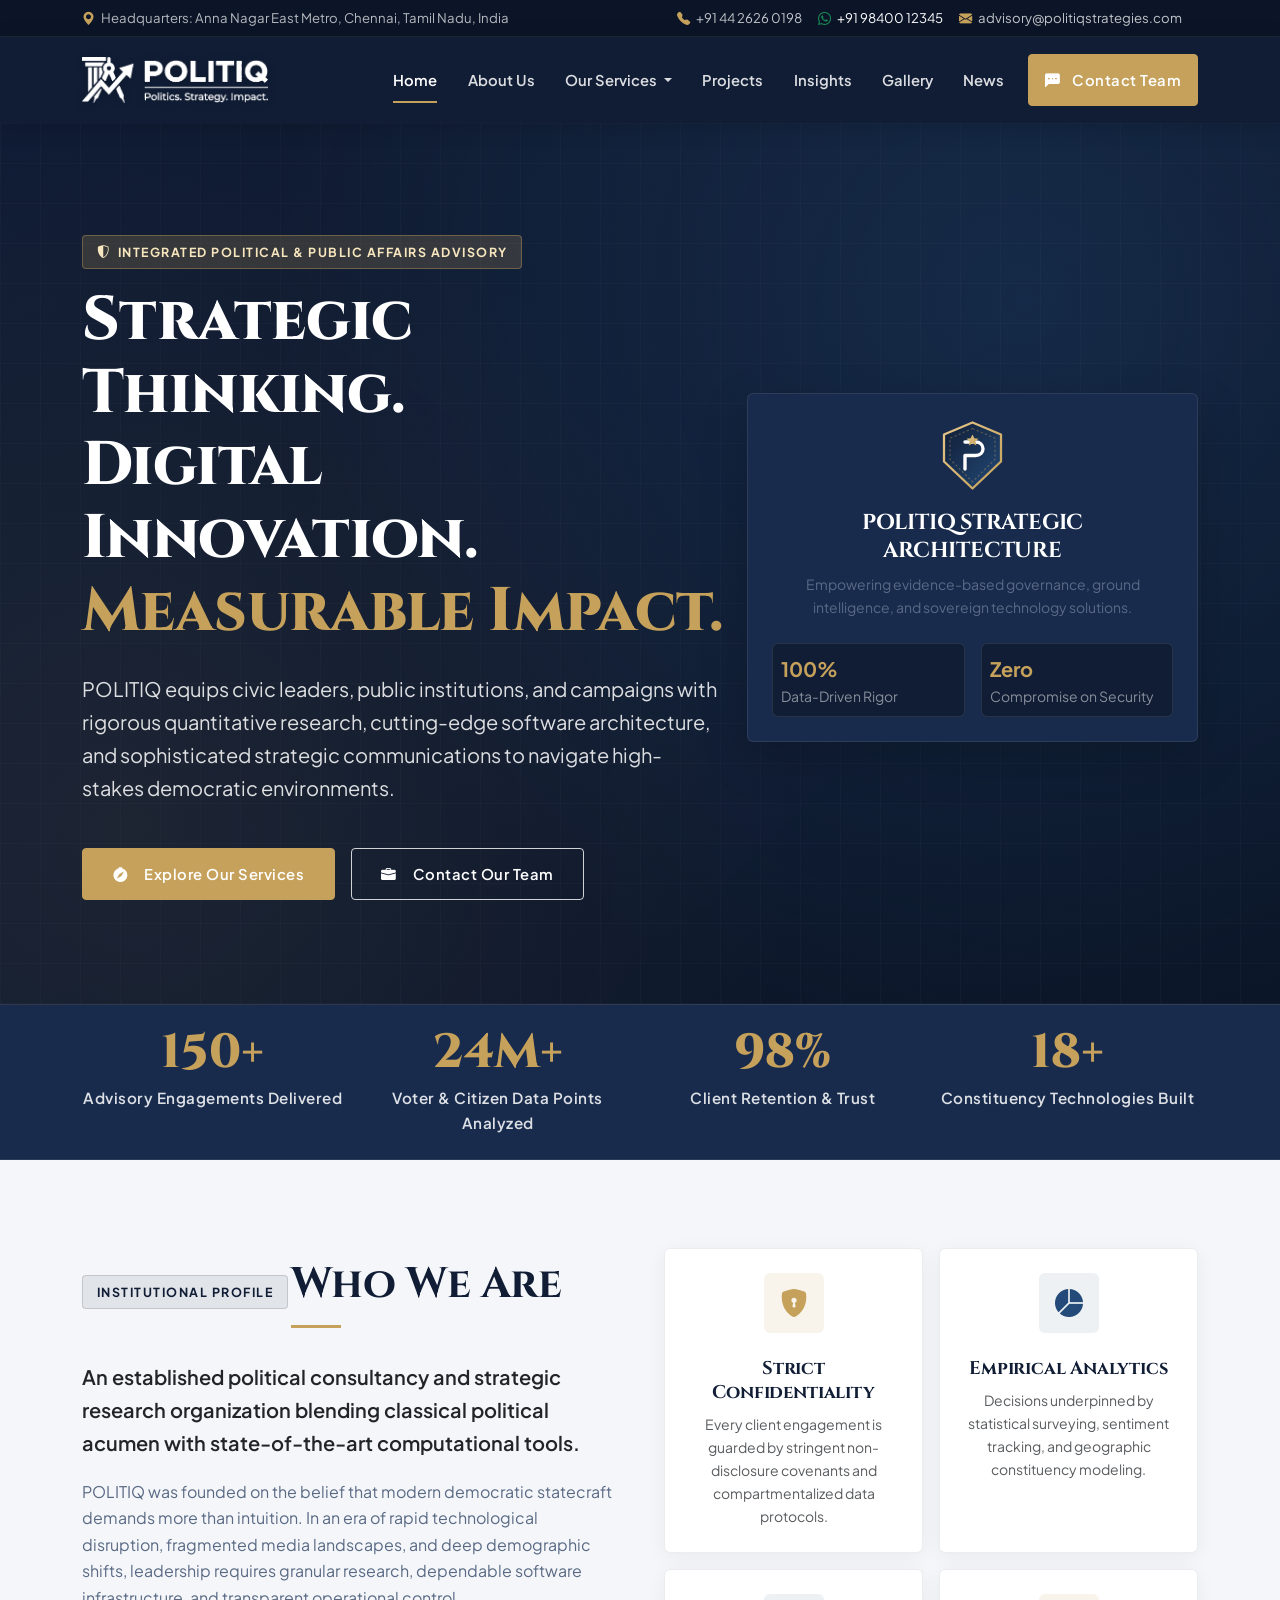
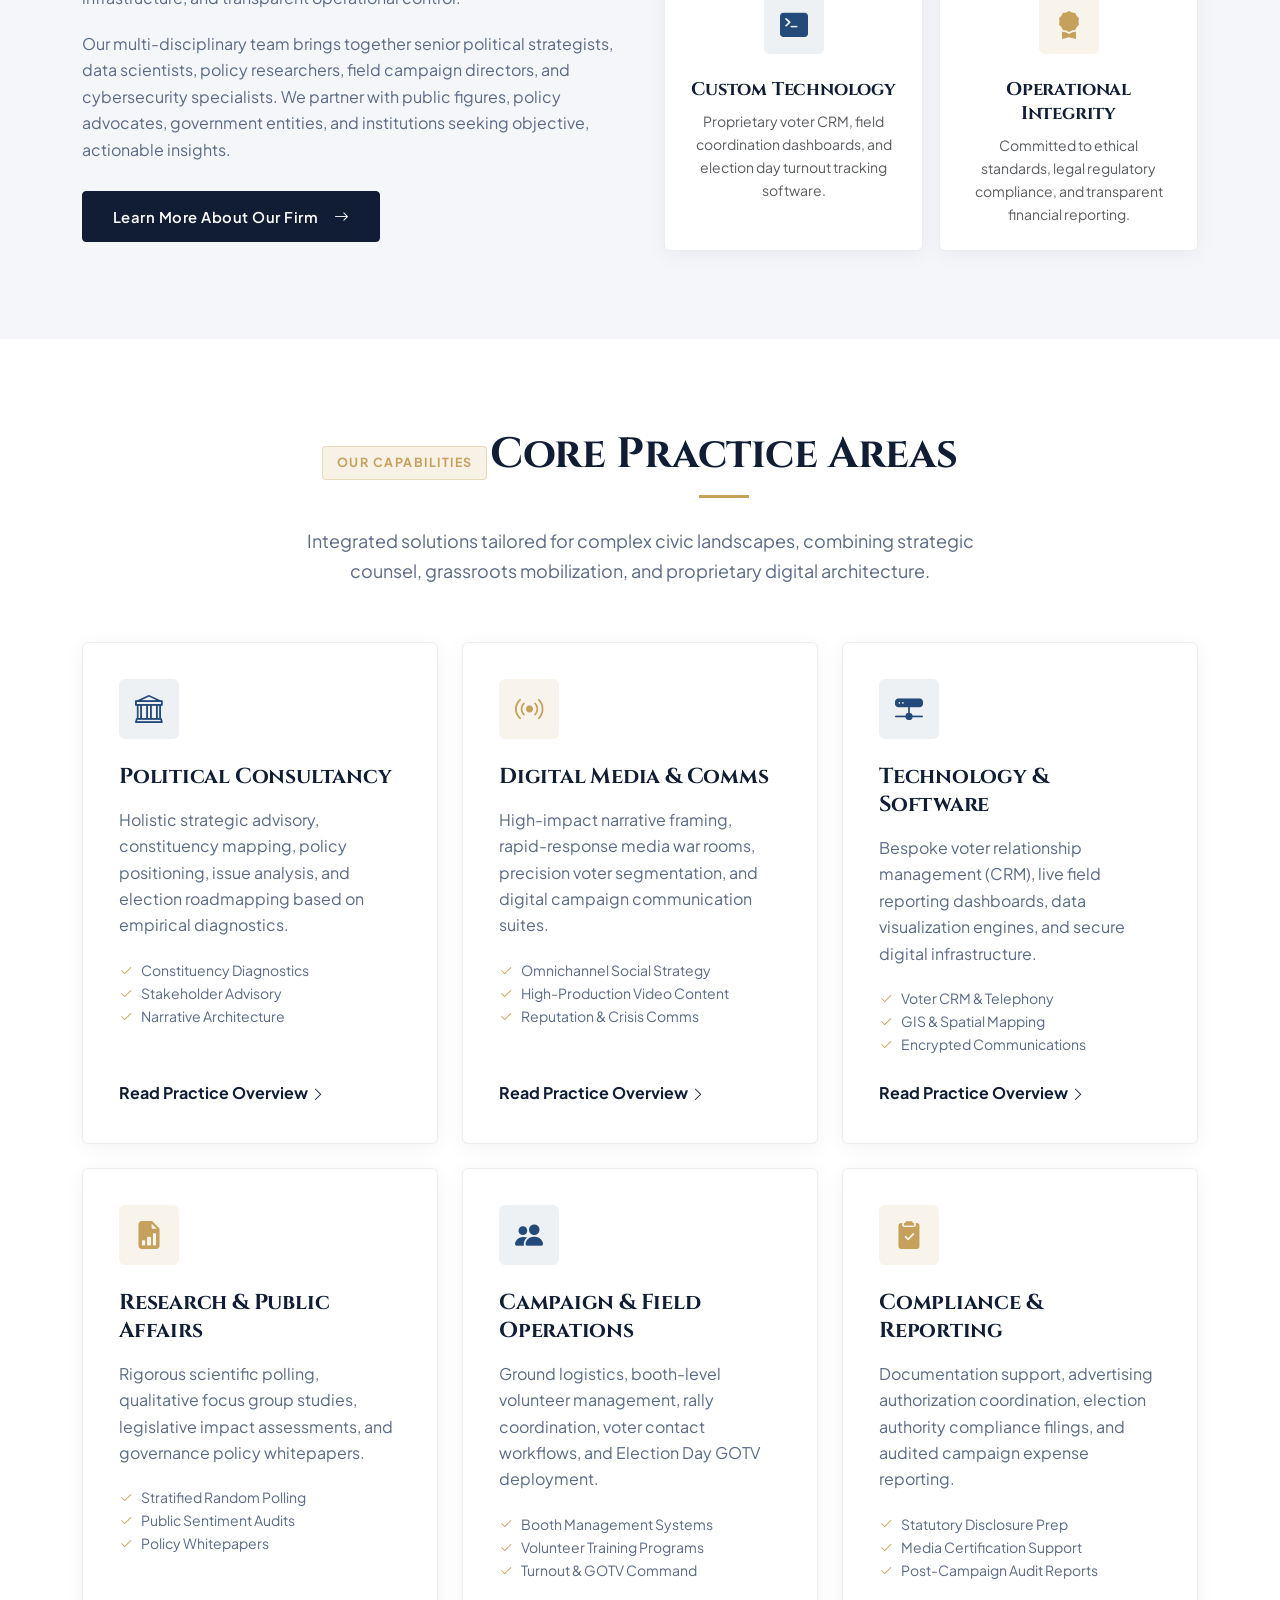
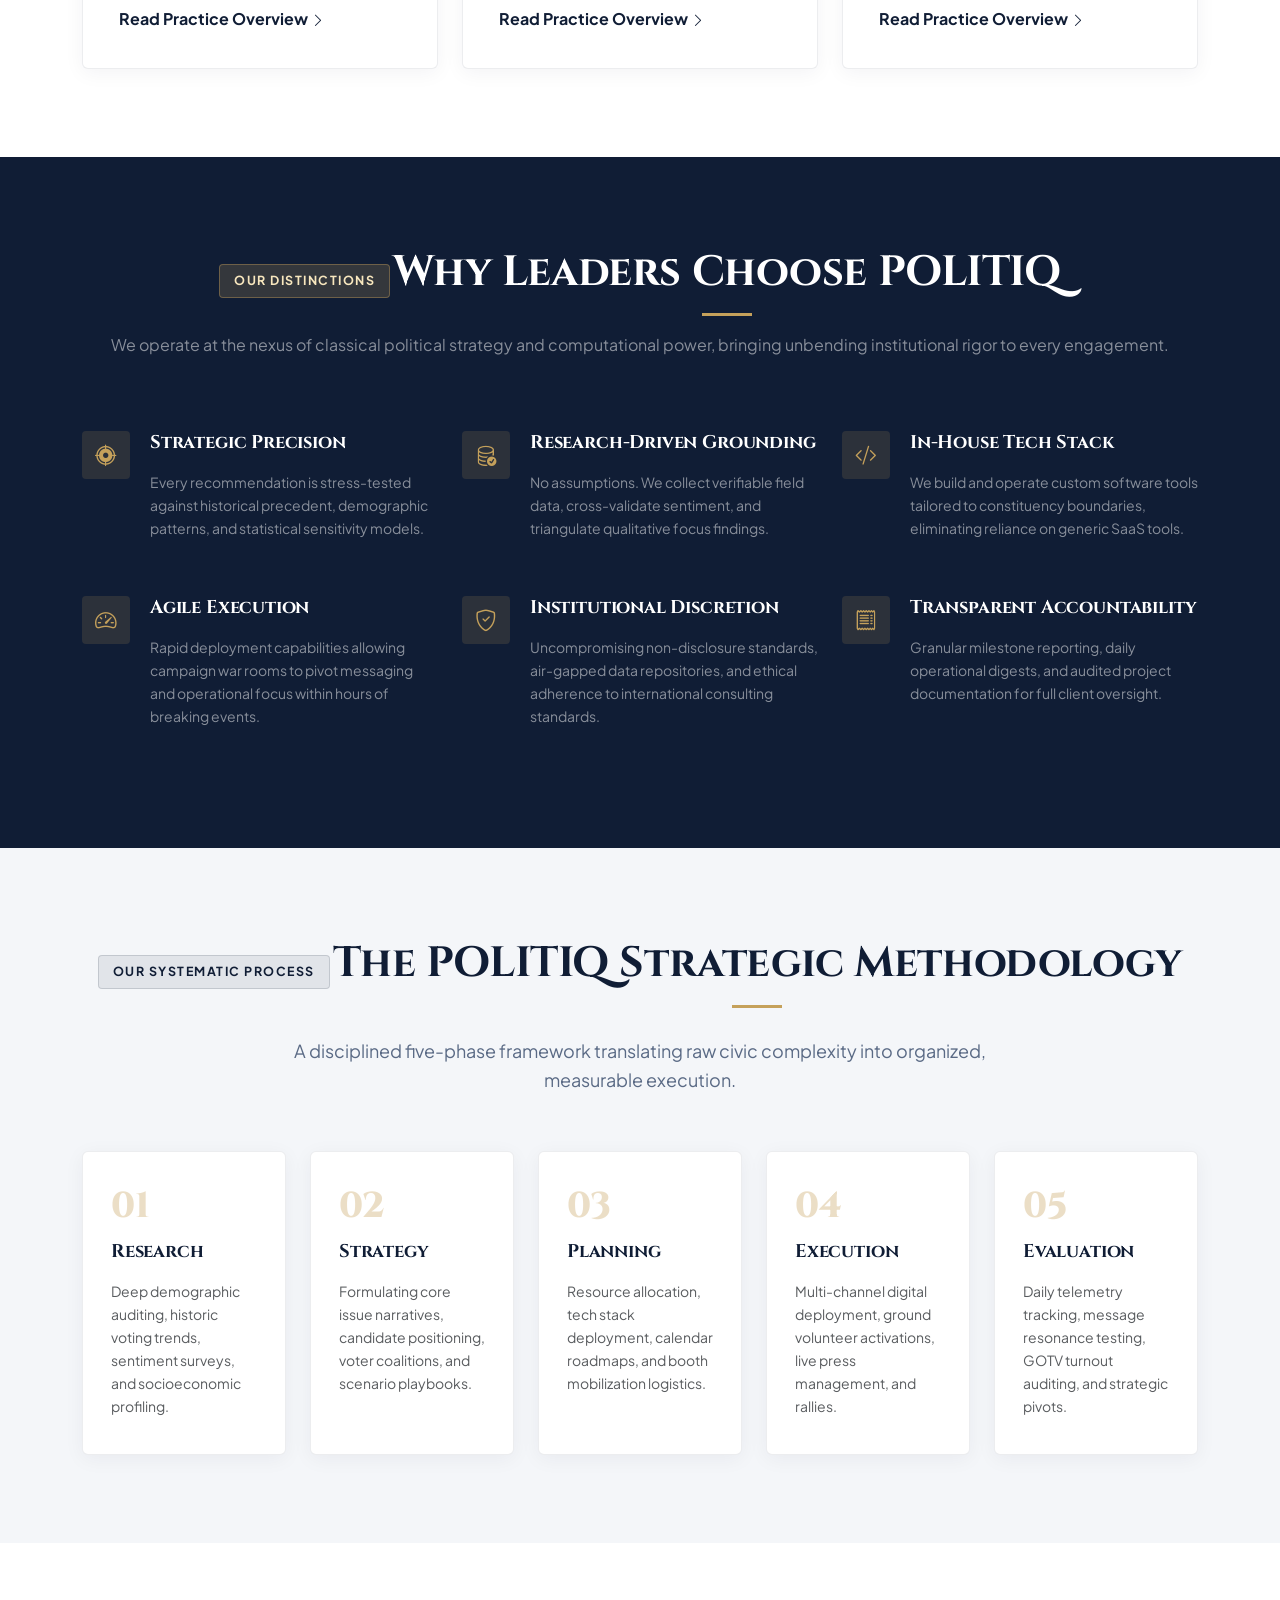
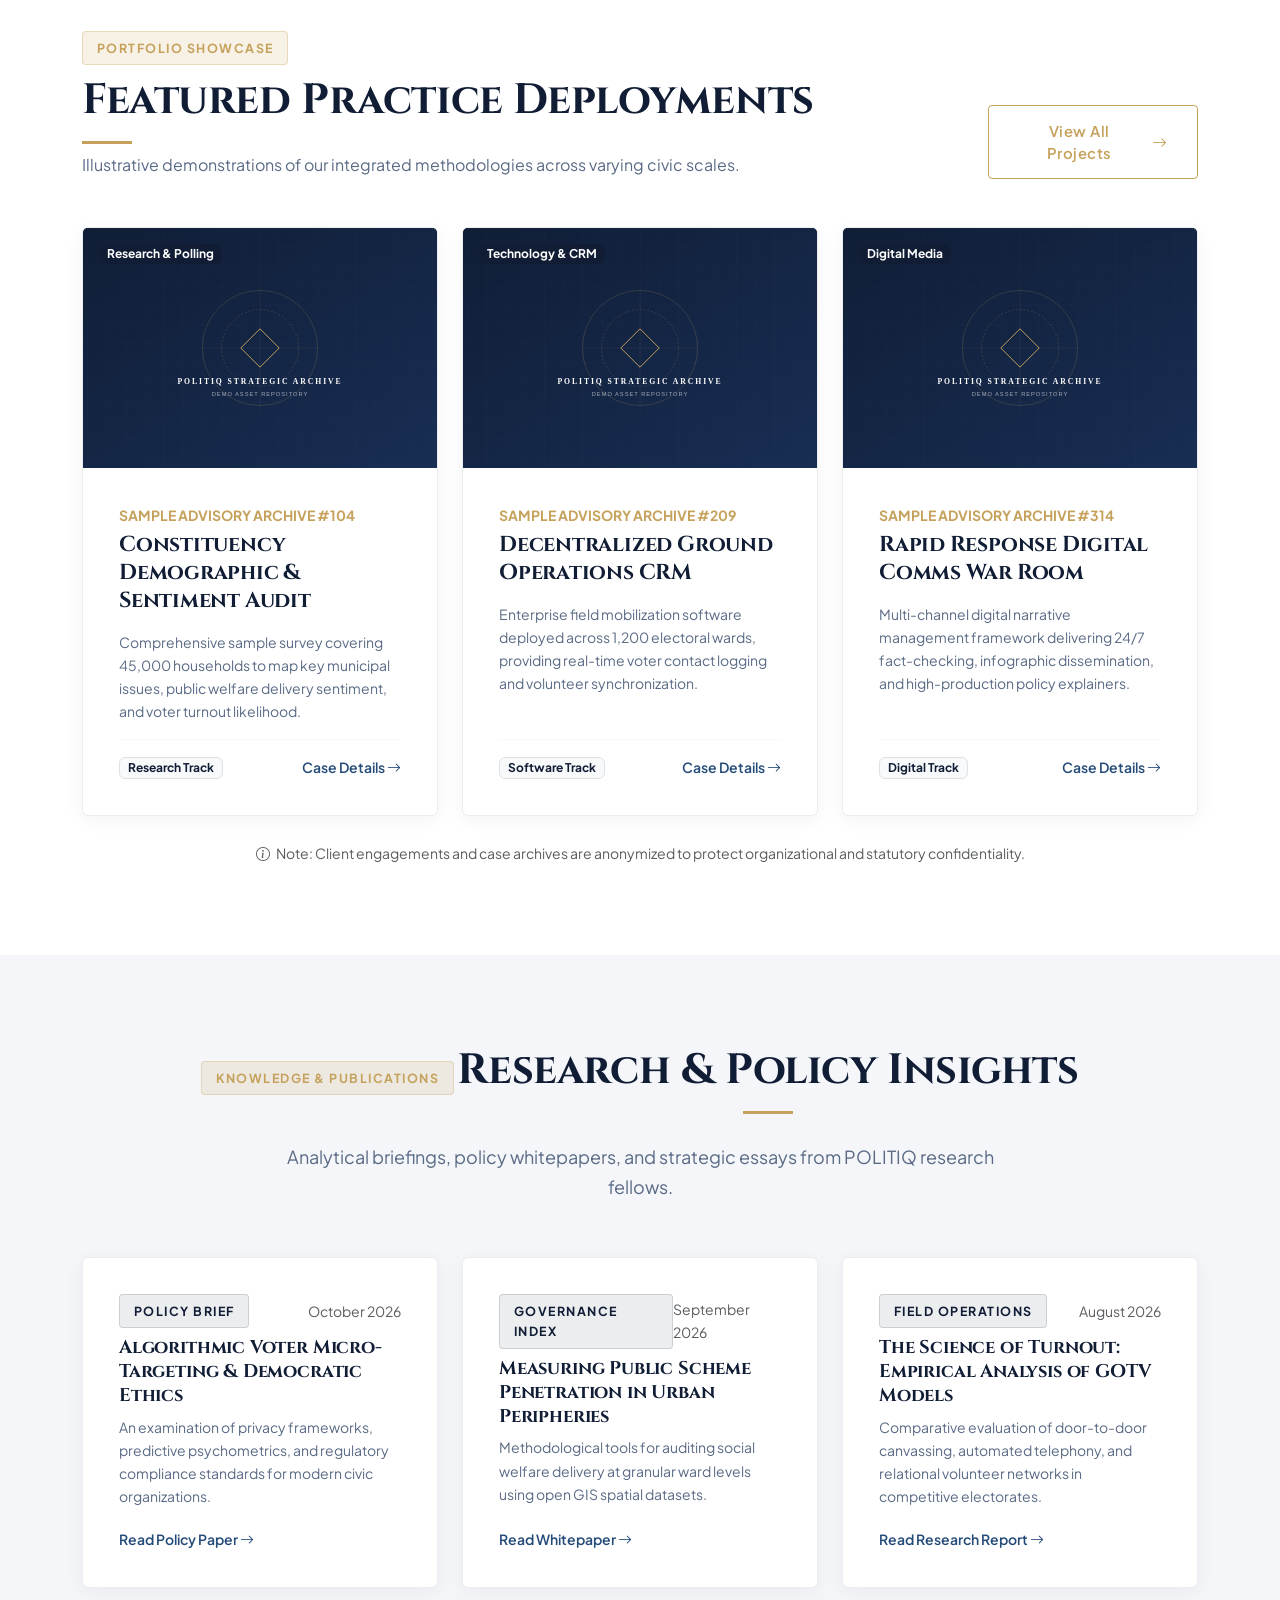
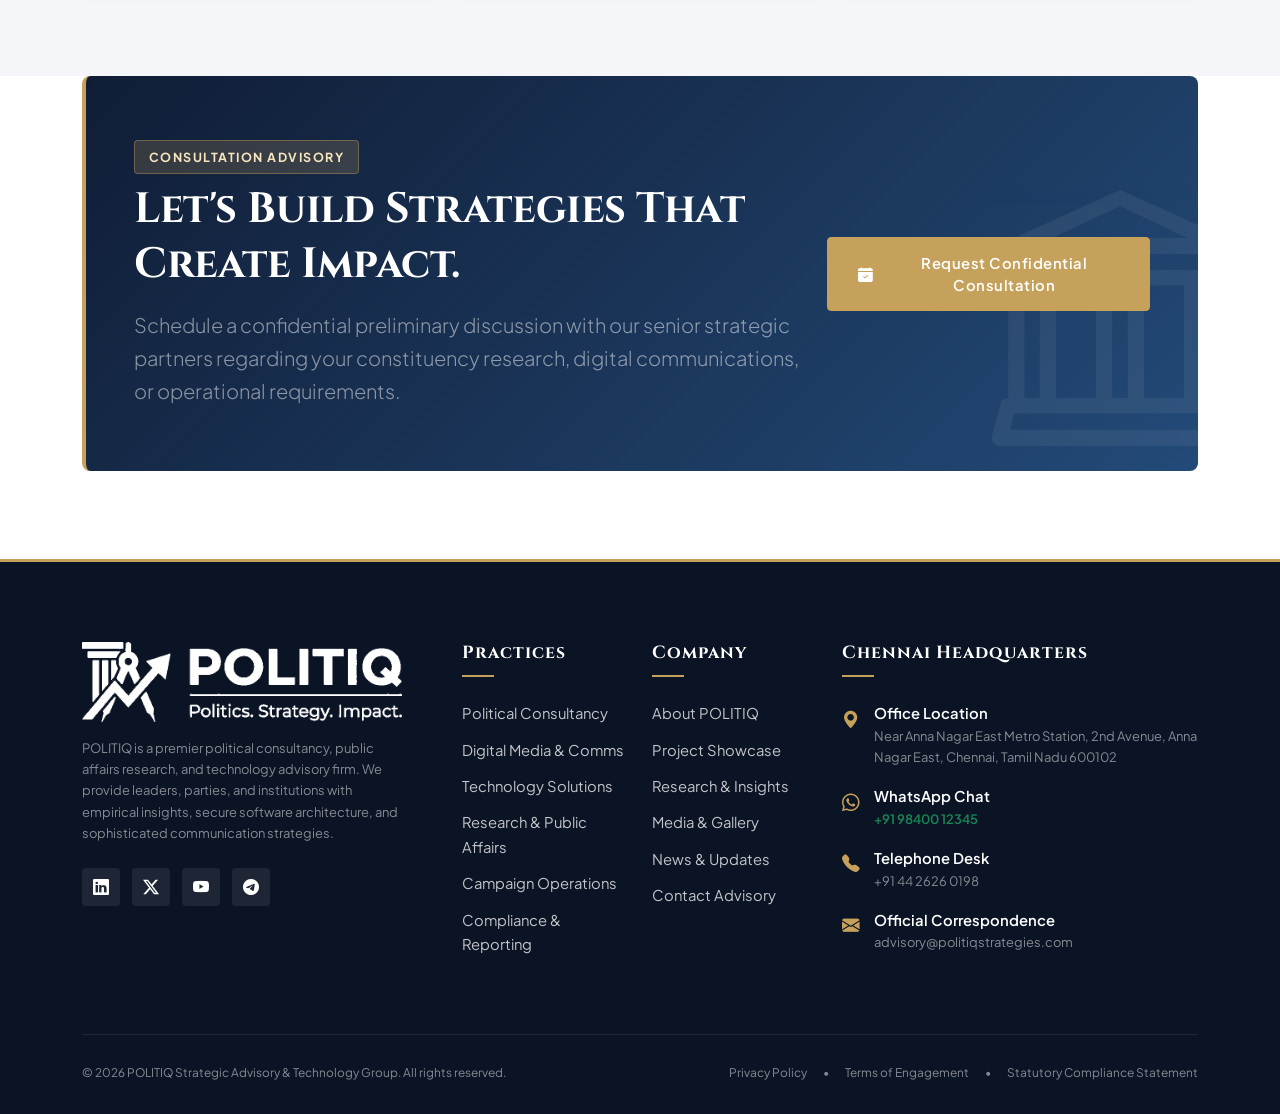
==== index.html @ f2cd64bd "Add POLITIQ website Co-authored-by: Copilot <223556219+Copilot@users.noreply.github.com>" ====
<!DOCTYPE html>
<html lang="en">
<head>
  <meta charset="UTF-8">
  <meta name="viewport" content="width=device-width, initial-scale=1.0">
  <title>POLITIQ | Politics. Strategy. Impact. — Strategic Advisory & Technology Group</title>
  <meta name="description" content="POLITIQ is a premier political consultancy, public affairs research, and technology solutions organization based at Anna Nagar East Metro, Chennai.">
  <meta name="keywords" content="political consultancy, election strategy, public affairs, digital campaign, political research, governance advisory, technology solutions">
  <meta property="og:title" content="POLITIQ - Strategic Advisory & Technology Group">
  <meta property="og:description" content="Strategic Thinking. Digital Innovation. Measurable Impact. Enterprise-grade political consultancy and technology systems.">
  <meta property="og:type" content="website">
  <link rel="icon" type="image/svg+xml" href="favicon.svg">
  <link rel="alternate icon" href="favicon.ico">

  <!-- Google Fonts -->
  <link rel="preconnect" href="https://fonts.googleapis.com">
  <link rel="preconnect" href="https://fonts.gstatic.com" crossorigin>
  <link href="https://fonts.googleapis.com/css2?family=Cinzel:wght@500;600;700;800&family=Plus+Jakarta+Sans:wght@300;400;500;600;700;800&display=swap" rel="stylesheet">

  <!-- Bootstrap 5 CSS -->
  <link href="https://cdn.jsdelivr.net/npm/bootstrap@5.3.2/dist/css/bootstrap.min.css" rel="stylesheet">
  <!-- Bootstrap Icons -->
  <link rel="stylesheet" href="https://cdn.jsdelivr.net/npm/bootstrap-icons@1.11.2/font/bootstrap-icons.min.css">
  <!-- Custom CSS -->
  <link rel="stylesheet" href="assets/css/style.css">
</head>
<body>

  <!-- Topbar -->
  <header class="header-topbar d-none d-lg-block">
    <div class="container">
      <div class="d-flex justify-content-between align-items-center">
        <div class="topbar-left">
          <span><i class="bi bi-geo-alt-fill text-gold me-1"></i> Headquarters: Anna Nagar East Metro, Chennai, Tamil Nadu, India</span>
        </div>
        <div class="topbar-right d-flex align-items-center">
          <a href="tel:+914426260198" class="me-3"><i class="bi bi-telephone-fill text-gold me-1"></i> +91 44 2626 0198</a>
          <a href="https://wa.me/919840012345?text=Hello%20POLITIQ%20Advisory" target="_blank" rel="noopener" class="me-3 text-white"><i class="bi bi-whatsapp text-success me-1"></i> +91 98400 12345</a>
          <a href="mailto:advisory@politiqstrategies.com" class="me-3"><i class="bi bi-envelope-fill text-gold me-1"></i> advisory@politiqstrategies.com</a>
        </div>
      </div>
    </div>
  </header>

  <!-- Main Navigation -->
  <nav class="navbar navbar-expand-xl main-navbar" aria-label="Main Navigation">
    <div class="container">
      <a class="navbar-brand py-1" href="index.html">
        <img src="assets/images/logo-nav-white.png" alt="POLITIQ - Politics. Strategy. Impact.">
      </a>
      <button class="navbar-toggler" type="button" data-bs-toggle="collapse" data-bs-target="#politiqNav" aria-controls="politiqNav" aria-expanded="false" aria-label="Toggle navigation">
        <span class="navbar-toggler-icon"></span>
      </button>

      <div class="collapse navbar-collapse" id="politiqNav">
        <ul class="navbar-nav ms-auto mb-2 mb-xl-0 align-items-xl-center">
          <li class="nav-item">
            <a class="nav-link active" href="index.html">Home</a>
          </li>
          <li class="nav-item">
            <a class="nav-link" href="about.html">About Us</a>
          </li>
          <li class="nav-item dropdown">
            <a class="nav-link dropdown-toggle" href="services.html" id="servicesDropdown" role="button" data-bs-toggle="dropdown" aria-expanded="false">
              Our Services
            </a>
            <ul class="dropdown-menu" aria-labelledby="servicesDropdown">
              <li><a class="dropdown-item" href="services.html"><i class="bi bi-grid-fill"></i> All Practice Areas</a></li>
              <li><hr class="dropdown-divider border-secondary opacity-25"></li>
              <li><a class="dropdown-item" href="political-consultancy.html"><i class="bi bi-bank2"></i> Political Consultancy</a></li>
              <li><a class="dropdown-item" href="digital-media.html"><i class="bi bi-megaphone-fill"></i> Digital Media & Comms</a></li>
              <li><a class="dropdown-item" href="technology.html"><i class="bi bi-cpu-fill"></i> Technology & Software</a></li>
              <li><a class="dropdown-item" href="research.html"><i class="bi bi-graph-up-arrow"></i> Research & Public Affairs</a></li>
              <li><a class="dropdown-item" href="campaign-operations.html"><i class="bi bi-diagram-3-fill"></i> Campaign & Field Operations</a></li>
            </ul>
          </li>
          <li class="nav-item">
            <a class="nav-link" href="projects.html">Projects</a>
          </li>
          <li class="nav-item">
            <a class="nav-link" href="insights.html">Insights</a>
          </li>
          <li class="nav-item">
            <a class="nav-link" href="gallery.html">Gallery</a>
          </li>
          <li class="nav-item">
            <a class="nav-link" href="news.html">News</a>
          </li>
          <li class="nav-item ms-xl-2">
            <a class="btn btn-gold btn-sm px-3" href="contact.html">
              <i class="bi bi-chat-left-dots-fill me-1"></i> Contact Team
            </a>
          </li>
        </ul>
      </div>
    </div>
  </nav>

  <!-- Hero Section -->
  <section class="hero-section">
    <div class="hero-overlay-grid"></div>
    <div class="container position-relative z-1">
      <div class="row align-items-center min-vh-60">
        <div class="col-lg-8 col-xl-7">
          <div class="badge-gold-dark mb-3">
            <i class="bi bi-shield-shaded me-1"></i> Integrated Political & Public Affairs Advisory
          </div>
          <h1 class="hero-title">
            Strategic Thinking.<br>
            Digital Innovation.<br>
            <span class="text-gold">Measurable Impact.</span>
          </h1>
          <p class="hero-lead">
            POLITIQ equips civic leaders, public institutions, and campaigns with rigorous quantitative research, cutting-edge software architecture, and sophisticated strategic communications to navigate high-stakes democratic environments.
          </p>
          <div class="d-flex flex-wrap gap-3 pt-2">
            <a href="services.html" class="btn btn-gold">
              <i class="bi bi-compass-fill me-2"></i> Explore Our Services
            </a>
            <a href="contact.html" class="btn btn-outline-white">
              <i class="bi bi-briefcase-fill me-2"></i> Contact Our Team
            </a>
          </div>
        </div>
        <div class="col-lg-4 col-xl-5 mt-5 mt-lg-0 text-center">
          <div class="stat-box p-4 bg-navy-alt border border-secondary border-opacity-25 shadow-lg">
            <div class="d-flex align-items-center justify-content-center mb-3">
              <img src="assets/images/logo-crest.svg" alt="POLITIQ Seal" style="width: 75px; height: 75px;">
            </div>
            <h4 class="text-white mb-2 font-heading">POLITIQ STRATEGIC ARCHITECTURE</h4>
            <p class="text-muted-custom small mb-4">Empowering evidence-based governance, ground intelligence, and sovereign technology solutions.</p>
            <div class="row g-3 text-start">
              <div class="col-6">
                <div class="p-2 border border-secondary border-opacity-25 rounded bg-navy">
                  <div class="fw-bold text-gold fs-5">100%</div>
                  <div class="small text-white-50">Data-Driven Rigor</div>
                </div>
              </div>
              <div class="col-6">
                <div class="p-2 border border-secondary border-opacity-25 rounded bg-navy">
                  <div class="fw-bold text-gold fs-5">Zero</div>
                  <div class="small text-white-50">Compromise on Security</div>
                </div>
              </div>
            </div>
          </div>
        </div>
      </div>
    </div>
  </section>

  <!-- Key Metrics Bar -->
  <section class="py-4 bg-navy-alt border-bottom border-secondary border-opacity-25">
    <div class="container">
      <div class="row g-4 text-center">
        <div class="col-6 col-md-3">
          <div class="stat-number" data-target="150" data-suffix="+">150+</div>
          <p class="stat-label">Advisory Engagements Delivered</p>
        </div>
        <div class="col-6 col-md-3">
          <div class="stat-number" data-target="24" data-suffix="M+">24M+</div>
          <p class="stat-label">Voter & Citizen Data Points Analyzed</p>
        </div>
        <div class="col-6 col-md-3">
          <div class="stat-number" data-target="98" data-suffix="%">98%</div>
          <p class="stat-label">Client Retention & Trust</p>
        </div>
        <div class="col-6 col-md-3">
          <div class="stat-number" data-target="18" data-suffix="+">18+</div>
          <p class="stat-label">Constituency Technologies Built</p>
        </div>
      </div>
    </div>
  </section>

  <!-- Introduction / Who We Are -->
  <section class="section-padding bg-surface">
    <div class="container">
      <div class="row align-items-center g-5">
        <div class="col-lg-6">
          <span class="badge-navy mb-2">Institutional Profile</span>
          <h2 class="section-title text-navy">Who We Are</h2>
          <p class="lead text-dark fw-semibold mt-3">
            An established political consultancy and strategic research organization blending classical political acumen with state-of-the-art computational tools.
          </p>
          <p class="text-muted-custom">
            POLITIQ was founded on the belief that modern democratic statecraft demands more than intuition. In an era of rapid technological disruption, fragmented media landscapes, and deep demographic shifts, leadership requires granular research, dependable software infrastructure, and transparent operational control.
          </p>
          <p class="text-muted-custom">
            Our multi-disciplinary team brings together senior political strategists, data scientists, policy researchers, field campaign directors, and cybersecurity specialists. We partner with public figures, policy advocates, government entities, and institutions seeking objective, actionable insights.
          </p>
          <div class="d-flex gap-3 pt-2">
            <a href="about.html" class="btn btn-navy">
              Learn More About Our Firm <i class="bi bi-arrow-right ms-2"></i>
            </a>
          </div>
        </div>
        <div class="col-lg-6">
          <div class="row g-3">
            <div class="col-sm-6">
              <div class="custom-card p-4 text-center">
                <div class="card-icon-box gold mx-auto">
                  <i class="bi bi-shield-lock-fill"></i>
                </div>
                <h5 class="mb-2">Strict Confidentiality</h5>
                <p class="small text-muted mb-0">Every client engagement is guarded by stringent non-disclosure covenants and compartmentalized data protocols.</p>
              </div>
            </div>
            <div class="col-sm-6">
              <div class="custom-card p-4 text-center">
                <div class="card-icon-box mx-auto">
                  <i class="bi bi-pie-chart-fill"></i>
                </div>
                <h5 class="mb-2">Empirical Analytics</h5>
                <p class="small text-muted mb-0">Decisions underpinned by statistical surveying, sentiment tracking, and geographic constituency modeling.</p>
              </div>
            </div>
            <div class="col-sm-6">
              <div class="custom-card p-4 text-center">
                <div class="card-icon-box mx-auto">
                  <i class="bi bi-terminal-fill"></i>
                </div>
                <h5 class="mb-2">Custom Technology</h5>
                <p class="small text-muted mb-0">Proprietary voter CRM, field coordination dashboards, and election day turnout tracking software.</p>
              </div>
            </div>
            <div class="col-sm-6">
              <div class="custom-card p-4 text-center">
                <div class="card-icon-box gold mx-auto">
                  <i class="bi bi-award-fill"></i>
                </div>
                <h5 class="mb-2">Operational Integrity</h5>
                <p class="small text-muted mb-0">Committed to ethical standards, legal regulatory compliance, and transparent financial reporting.</p>
              </div>
            </div>
          </div>
        </div>
      </div>
    </div>
  </section>

  <!-- Core Practice Areas -->
  <section class="section-padding bg-white">
    <div class="container">
      <div class="section-header text-center">
        <span class="badge-gold mb-2">Our Capabilities</span>
        <h2 class="section-title">Core Practice Areas</h2>
        <p class="section-desc">
          Integrated solutions tailored for complex civic landscapes, combining strategic counsel, grassroots mobilization, and proprietary digital architecture.
        </p>
      </div>

      <div class="row g-4">
        <!-- Practice 1 -->
        <div class="col-md-6 col-lg-4">
          <div class="custom-card">
            <div class="card-body-custom">
              <div class="card-icon-box">
                <i class="bi bi-bank"></i>
              </div>
              <h4>Political Consultancy</h4>
              <p class="text-muted-custom">
                Holistic strategic advisory, constituency mapping, policy positioning, issue analysis, and election roadmapping based on empirical diagnostics.
              </p>
              <ul class="list-unstyled text-muted-custom small mb-4">
                <li><i class="bi bi-check2 text-gold me-2"></i>Constituency Diagnostics</li>
                <li><i class="bi bi-check2 text-gold me-2"></i>Stakeholder Advisory</li>
                <li><i class="bi bi-check2 text-gold me-2"></i>Narrative Architecture</li>
              </ul>
              <a href="political-consultancy.html" class="fw-bold text-navy mt-auto">
                Read Practice Overview <i class="bi bi-chevron-right small"></i>
              </a>
            </div>
          </div>
        </div>

        <!-- Practice 2 -->
        <div class="col-md-6 col-lg-4">
          <div class="custom-card">
            <div class="card-body-custom">
              <div class="card-icon-box gold">
                <i class="bi bi-broadcast"></i>
              </div>
              <h4>Digital Media & Comms</h4>
              <p class="text-muted-custom">
                High-impact narrative framing, rapid-response media war rooms, precision voter segmentation, and digital campaign communication suites.
              </p>
              <ul class="list-unstyled text-muted-custom small mb-4">
                <li><i class="bi bi-check2 text-gold me-2"></i>Omnichannel Social Strategy</li>
                <li><i class="bi bi-check2 text-gold me-2"></i>High-Production Video Content</li>
                <li><i class="bi bi-check2 text-gold me-2"></i>Reputation & Crisis Comms</li>
              </ul>
              <a href="digital-media.html" class="fw-bold text-navy mt-auto">
                Read Practice Overview <i class="bi bi-chevron-right small"></i>
              </a>
            </div>
          </div>
        </div>

        <!-- Practice 3 -->
        <div class="col-md-6 col-lg-4">
          <div class="custom-card">
            <div class="card-body-custom">
              <div class="card-icon-box">
                <i class="bi bi-hdd-network-fill"></i>
              </div>
              <h4>Technology & Software</h4>
              <p class="text-muted-custom">
                Bespoke voter relationship management (CRM), live field reporting dashboards, data visualization engines, and secure digital infrastructure.
              </p>
              <ul class="list-unstyled text-muted-custom small mb-4">
                <li><i class="bi bi-check2 text-gold me-2"></i>Voter CRM & Telephony</li>
                <li><i class="bi bi-check2 text-gold me-2"></i>GIS & Spatial Mapping</li>
                <li><i class="bi bi-check2 text-gold me-2"></i>Encrypted Communications</li>
              </ul>
              <a href="technology.html" class="fw-bold text-navy mt-auto">
                Read Practice Overview <i class="bi bi-chevron-right small"></i>
              </a>
            </div>
          </div>
        </div>

        <!-- Practice 4 -->
        <div class="col-md-6 col-lg-4">
          <div class="custom-card">
            <div class="card-body-custom">
              <div class="card-icon-box gold">
                <i class="bi bi-file-earmark-bar-graph-fill"></i>
              </div>
              <h4>Research & Public Affairs</h4>
              <p class="text-muted-custom">
                Rigorous scientific polling, qualitative focus group studies, legislative impact assessments, and governance policy whitepapers.
              </p>
              <ul class="list-unstyled text-muted-custom small mb-4">
                <li><i class="bi bi-check2 text-gold me-2"></i>Stratified Random Polling</li>
                <li><i class="bi bi-check2 text-gold me-2"></i>Public Sentiment Audits</li>
                <li><i class="bi bi-check2 text-gold me-2"></i>Policy Whitepapers</li>
              </ul>
              <a href="research.html" class="fw-bold text-navy mt-auto">
                Read Practice Overview <i class="bi bi-chevron-right small"></i>
              </a>
            </div>
          </div>
        </div>

        <!-- Practice 5 -->
        <div class="col-md-6 col-lg-4">
          <div class="custom-card">
            <div class="card-body-custom">
              <div class="card-icon-box">
                <i class="bi bi-people-fill"></i>
              </div>
              <h4>Campaign & Field Operations</h4>
              <p class="text-muted-custom">
                Ground logistics, booth-level volunteer management, rally coordination, voter contact workflows, and Election Day GOTV deployment.
              </p>
              <ul class="list-unstyled text-muted-custom small mb-4">
                <li><i class="bi bi-check2 text-gold me-2"></i>Booth Management Systems</li>
                <li><i class="bi bi-check2 text-gold me-2"></i>Volunteer Training Programs</li>
                <li><i class="bi bi-check2 text-gold me-2"></i>Turnout & GOTV Command</li>
              </ul>
              <a href="campaign-operations.html" class="fw-bold text-navy mt-auto">
                Read Practice Overview <i class="bi bi-chevron-right small"></i>
              </a>
            </div>
          </div>
        </div>

        <!-- Practice 6 -->
        <div class="col-md-6 col-lg-4">
          <div class="custom-card">
            <div class="card-body-custom">
              <div class="card-icon-box gold">
                <i class="bi bi-clipboard2-check-fill"></i>
              </div>
              <h4>Compliance & Reporting</h4>
              <p class="text-muted-custom">
                Documentation support, advertising authorization coordination, election authority compliance filings, and audited campaign expense reporting.
              </p>
              <ul class="list-unstyled text-muted-custom small mb-4">
                <li><i class="bi bi-check2 text-gold me-2"></i>Statutory Disclosure Prep</li>
                <li><i class="bi bi-check2 text-gold me-2"></i>Media Certification Support</li>
                <li><i class="bi bi-check2 text-gold me-2"></i>Post-Campaign Audit Reports</li>
              </ul>
              <a href="services.html" class="fw-bold text-navy mt-auto">
                Read Practice Overview <i class="bi bi-chevron-right small"></i>
              </a>
            </div>
          </div>
        </div>
      </div>
    </div>
  </section>

  <!-- Why Choose Us -->
  <section class="section-padding bg-navy text-white">
    <div class="container">
      <div class="section-header text-center">
        <span class="badge-gold-dark mb-2">Our Distinctions</span>
        <h2 class="section-title text-white">Why Leaders Choose POLITIQ</h2>
        <p class="text-white-50 max-w-700 mx-auto">
          We operate at the nexus of classical political strategy and computational power, bringing unbending institutional rigor to every engagement.
        </p>
      </div>

      <div class="row g-4 pt-3">
        <div class="col-md-4">
          <div class="feature-box">
            <div class="feature-box-icon">
              <i class="bi bi-crosshair2"></i>
            </div>
            <div>
              <h5 class="text-white">Strategic Precision</h5>
              <p class="text-white-50 small mb-0">Every recommendation is stress-tested against historical precedent, demographic patterns, and statistical sensitivity models.</p>
            </div>
          </div>
        </div>
        <div class="col-md-4">
          <div class="feature-box">
            <div class="feature-box-icon">
              <i class="bi bi-database-check"></i>
            </div>
            <div>
              <h5 class="text-white">Research-Driven Grounding</h5>
              <p class="text-white-50 small mb-0">No assumptions. We collect verifiable field data, cross-validate sentiment, and triangulate qualitative focus findings.</p>
            </div>
          </div>
        </div>
        <div class="col-md-4">
          <div class="feature-box">
            <div class="feature-box-icon">
              <i class="bi bi-code-slash"></i>
            </div>
            <div>
              <h5 class="text-white">In-House Tech Stack</h5>
              <p class="text-white-50 small mb-0">We build and operate custom software tools tailored to constituency boundaries, eliminating reliance on generic SaaS tools.</p>
            </div>
          </div>
        </div>
        <div class="col-md-4">
          <div class="feature-box">
            <div class="feature-box-icon">
              <i class="bi bi-speedometer2"></i>
            </div>
            <div>
              <h5 class="text-white">Agile Execution</h5>
              <p class="text-white-50 small mb-0">Rapid deployment capabilities allowing campaign war rooms to pivot messaging and operational focus within hours of breaking events.</p>
            </div>
          </div>
        </div>
        <div class="col-md-4">
          <div class="feature-box">
            <div class="feature-box-icon">
              <i class="bi bi-shield-check"></i>
            </div>
            <div>
              <h5 class="text-white">Institutional Discretion</h5>
              <p class="text-white-50 small mb-0">Uncompromising non-disclosure standards, air-gapped data repositories, and ethical adherence to international consulting standards.</p>
            </div>
          </div>
        </div>
        <div class="col-md-4">
          <div class="feature-box">
            <div class="feature-box-icon">
              <i class="bi bi-receipt"></i>
            </div>
            <div>
              <h5 class="text-white">Transparent Accountability</h5>
              <p class="text-white-50 small mb-0">Granular milestone reporting, daily operational digests, and audited project documentation for full client oversight.</p>
            </div>
          </div>
        </div>
      </div>
    </div>
  </section>

  <!-- Our Strategic Approach / Methodology -->
  <section class="section-padding bg-surface">
    <div class="container">
      <div class="section-header text-center">
        <span class="badge-navy mb-2">Our Systematic Process</span>
        <h2 class="section-title">The POLITIQ Strategic Methodology</h2>
        <p class="section-desc">
          A disciplined five-phase framework translating raw civic complexity into organized, measurable execution.
        </p>
      </div>

      <div class="row g-4">
        <div class="col-md-6 col-lg">
          <div class="process-step-card">
            <div class="step-indicator">01</div>
            <h5>Research</h5>
            <p class="text-muted small mb-0">Deep demographic auditing, historic voting trends, sentiment surveys, and socioeconomic profiling.</p>
          </div>
        </div>
        <div class="col-md-6 col-lg">
          <div class="process-step-card">
            <div class="step-indicator">02</div>
            <h5>Strategy</h5>
            <p class="text-muted small mb-0">Formulating core issue narratives, candidate positioning, voter coalitions, and scenario playbooks.</p>
          </div>
        </div>
        <div class="col-md-6 col-lg">
          <div class="process-step-card">
            <div class="step-indicator">03</div>
            <h5>Planning</h5>
            <p class="text-muted small mb-0">Resource allocation, tech stack deployment, calendar roadmaps, and booth mobilization logistics.</p>
          </div>
        </div>
        <div class="col-md-6 col-lg">
          <div class="process-step-card">
            <div class="step-indicator">04</div>
            <h5>Execution</h5>
            <p class="text-muted small mb-0">Multi-channel digital deployment, ground volunteer activations, live press management, and rallies.</p>
          </div>
        </div>
        <div class="col-md-6 col-lg">
          <div class="process-step-card">
            <div class="step-indicator">05</div>
            <h5>Evaluation</h5>
            <p class="text-muted small mb-0">Daily telemetry tracking, message resonance testing, GOTV turnout auditing, and strategic pivots.</p>
          </div>
        </div>
      </div>
    </div>
  </section>

  <!-- Featured Illustrative Projects -->
  <section class="section-padding bg-white">
    <div class="container">
      <div class="d-flex flex-column flex-md-row justify-content-between align-items-md-end mb-5">
        <div>
          <span class="badge-gold mb-2">Portfolio Showcase</span>
          <h2 class="section-title mb-0">Featured Practice Deployments</h2>
          <p class="text-muted-custom mt-2 mb-0">Illustrative demonstrations of our integrated methodologies across varying civic scales.</p>
        </div>
        <div class="mt-3 mt-md-0">
          <a href="projects.html" class="btn btn-outline-gold">
            View All Projects <i class="bi bi-arrow-right ms-1"></i>
          </a>
        </div>
      </div>

      <div class="row g-4">
        <!-- Sample Project 1 -->
        <div class="col-md-6 col-lg-4">
          <div class="custom-card">
            <div class="project-thumb">
              <span class="badge bg-navy project-category-tag">Research & Polling</span>
              <img src="assets/images/placeholder.svg" alt="Constituency Demographic Audit">
            </div>
            <div class="card-body-custom">
              <div class="small text-gold fw-bold mb-1">SAMPLE ADVISORY ARCHIVE #104</div>
              <h4>Constituency Demographic & Sentiment Audit</h4>
              <p class="text-muted-custom small mb-3">
                Comprehensive sample survey covering 45,000 households to map key municipal issues, public welfare delivery sentiment, and voter turnout likelihood.
              </p>
              <div class="mt-auto pt-3 border-top border-light d-flex justify-content-between align-items-center">
                <span class="badge bg-light text-navy border">Research Track</span>
                <a href="projects.html" class="fw-semibold text-royal small">Case Details <i class="bi bi-arrow-right"></i></a>
              </div>
            </div>
          </div>
        </div>

        <!-- Sample Project 2 -->
        <div class="col-md-6 col-lg-4">
          <div class="custom-card">
            <div class="project-thumb">
              <span class="badge bg-navy project-category-tag">Technology & CRM</span>
              <img src="assets/images/placeholder.svg" alt="Decentralized Ground Operations CRM">
            </div>
            <div class="card-body-custom">
              <div class="small text-gold fw-bold mb-1">SAMPLE ADVISORY ARCHIVE #209</div>
              <h4>Decentralized Ground Operations CRM</h4>
              <p class="text-muted-custom small mb-3">
                Enterprise field mobilization software deployed across 1,200 electoral wards, providing real-time voter contact logging and volunteer synchronization.
              </p>
              <div class="mt-auto pt-3 border-top border-light d-flex justify-content-between align-items-center">
                <span class="badge bg-light text-navy border">Software Track</span>
                <a href="projects.html" class="fw-semibold text-royal small">Case Details <i class="bi bi-arrow-right"></i></a>
              </div>
            </div>
          </div>
        </div>

        <!-- Sample Project 3 -->
        <div class="col-md-6 col-lg-4">
          <div class="custom-card">
            <div class="project-thumb">
              <span class="badge bg-navy project-category-tag">Digital Media</span>
              <img src="assets/images/placeholder.svg" alt="Rapid Response Digital War Room">
            </div>
            <div class="card-body-custom">
              <div class="small text-gold fw-bold mb-1">SAMPLE ADVISORY ARCHIVE #314</div>
              <h4>Rapid Response Digital Comms War Room</h4>
              <p class="text-muted-custom small mb-3">
                Multi-channel digital narrative management framework delivering 24/7 fact-checking, infographic dissemination, and high-production policy explainers.
              </p>
              <div class="mt-auto pt-3 border-top border-light d-flex justify-content-between align-items-center">
                <span class="badge bg-light text-navy border">Digital Track</span>
                <a href="projects.html" class="fw-semibold text-royal small">Case Details <i class="bi bi-arrow-right"></i></a>
              </div>
            </div>
          </div>
        </div>
      </div>
      <div class="text-center mt-4">
        <small class="text-muted"><i class="bi bi-info-circle me-1"></i> Note: Client engagements and case archives are anonymized to protect organizational and statutory confidentiality.</small>
      </div>
    </div>
  </section>

  <!-- Insights & Thought Leadership -->
  <section class="section-padding bg-surface">
    <div class="container">
      <div class="section-header text-center">
        <span class="badge-gold mb-2">Knowledge & Publications</span>
        <h2 class="section-title">Research & Policy Insights</h2>
        <p class="section-desc">
          Analytical briefings, policy whitepapers, and strategic essays from POLITIQ research fellows.
        </p>
      </div>

      <div class="row g-4">
        <div class="col-md-4">
          <div class="custom-card">
            <div class="card-body-custom">
              <div class="d-flex justify-content-between align-items-center mb-2">
                <span class="badge-navy">Policy Brief</span>
                <span class="small text-muted">October 2026</span>
              </div>
              <h5 class="mb-2"><a href="insights.html" class="text-navy">Algorithmic Voter Micro-Targeting & Democratic Ethics</a></h5>
              <p class="text-muted-custom small">
                An examination of privacy frameworks, predictive psychometrics, and regulatory compliance standards for modern civic organizations.
              </p>
              <a href="insights.html" class="fw-semibold text-royal small mt-auto">Read Policy Paper <i class="bi bi-arrow-right"></i></a>
            </div>
          </div>
        </div>
        <div class="col-md-4">
          <div class="custom-card">
            <div class="card-body-custom">
              <div class="d-flex justify-content-between align-items-center mb-2">
                <span class="badge-navy">Governance Index</span>
                <span class="small text-muted">September 2026</span>
              </div>
              <h5 class="mb-2"><a href="insights.html" class="text-navy">Measuring Public Scheme Penetration in Urban Peripheries</a></h5>
              <p class="text-muted-custom small">
                Methodological tools for auditing social welfare delivery at granular ward levels using open GIS spatial datasets.
              </p>
              <a href="insights.html" class="fw-semibold text-royal small mt-auto">Read Whitepaper <i class="bi bi-arrow-right"></i></a>
            </div>
          </div>
        </div>
        <div class="col-md-4">
          <div class="custom-card">
            <div class="card-body-custom">
              <div class="d-flex justify-content-between align-items-center mb-2">
                <span class="badge-navy">Field Operations</span>
                <span class="small text-muted">August 2026</span>
              </div>
              <h5 class="mb-2"><a href="insights.html" class="text-navy">The Science of Turnout: Empirical Analysis of GOTV Models</a></h5>
              <p class="text-muted-custom small">
                Comparative evaluation of door-to-door canvassing, automated telephony, and relational volunteer networks in competitive electorates.
              </p>
              <a href="insights.html" class="fw-semibold text-royal small mt-auto">Read Research Report <i class="bi bi-arrow-right"></i></a>
            </div>
          </div>
        </div>
      </div>
    </div>
  </section>

  <!-- Call to Action Banner -->
  <section class="section-padding bg-white pt-0">
    <div class="container">
      <div class="cta-banner">
        <i class="bi bi-bank cta-banner-pattern"></i>
        <div class="row align-items-center position-relative z-1">
          <div class="col-lg-8">
            <span class="badge-gold-dark mb-2">Consultation Advisory</span>
            <h2 class="text-white mb-3">Let's Build Strategies That Create Impact.</h2>
            <p class="text-white-50 lead mb-0">
              Schedule a confidential preliminary discussion with our senior strategic partners regarding your constituency research, digital communications, or operational requirements.
            </p>
          </div>
          <div class="col-lg-4 text-lg-end mt-4 mt-lg-0">
            <a href="contact.html" class="btn btn-gold btn-lg">
              <i class="bi bi-calendar-check-fill me-2"></i> Request Confidential Consultation
            </a>
          </div>
        </div>
      </div>
    </div>
  </section>

  <!-- Site Footer -->
  <footer class="site-footer">
    <div class="container">
      <div class="row g-4">
        <!-- Brand Info -->
        <div class="col-lg-4 pe-lg-5">
          <div class="mb-3">
            <img src="assets/images/logo-nav-white.png" alt="POLITIQ Logo" height="42">
          </div>
          <p class="small text-white-50 mb-4">
            POLITIQ is a premier political consultancy, public affairs research, and technology advisory firm. We provide leaders, parties, and institutions with empirical insights, secure software architecture, and sophisticated communication strategies.
          </p>
          <div class="social-links-group">
            <a href="https://linkedin.com" target="_blank" rel="noopener" class="social-icon-btn" aria-label="LinkedIn"><i class="bi bi-linkedin"></i></a>
            <a href="https://twitter.com" target="_blank" rel="noopener" class="social-icon-btn" aria-label="Twitter"><i class="bi bi-twitter-x"></i></a>
            <a href="https://youtube.com" target="_blank" rel="noopener" class="social-icon-btn" aria-label="YouTube"><i class="bi bi-youtube"></i></a>
            <a href="https://telegram.org" target="_blank" rel="noopener" class="social-icon-btn" aria-label="Telegram"><i class="bi bi-telegram"></i></a>
          </div>
        </div>

        <!-- Practice Areas -->
        <div class="col-sm-6 col-lg-2">
          <h5>Practices</h5>
          <ul class="footer-links">
            <li><a href="political-consultancy.html">Political Consultancy</a></li>
            <li><a href="digital-media.html">Digital Media & Comms</a></li>
            <li><a href="technology.html">Technology Solutions</a></li>
            <li><a href="research.html">Research & Public Affairs</a></li>
            <li><a href="campaign-operations.html">Campaign Operations</a></li>
            <li><a href="services.html">Compliance & Reporting</a></li>
          </ul>
        </div>

        <!-- Quick Links -->
        <div class="col-sm-6 col-lg-2">
          <h5>Company</h5>
          <ul class="footer-links">
            <li><a href="about.html">About POLITIQ</a></li>
            <li><a href="projects.html">Project Showcase</a></li>
            <li><a href="insights.html">Research & Insights</a></li>
            <li><a href="gallery.html">Media & Gallery</a></li>
            <li><a href="news.html">News & Updates</a></li>
            <li><a href="contact.html">Contact Advisory</a></li>
          </ul>
        </div>

        <!-- Contact & Locations -->
        <div class="col-lg-4">
          <h5>Chennai Headquarters</h5>
          <div class="footer-contact-item">
            <i class="bi bi-geo-alt-fill"></i>
            <div>
              <div class="fw-semibold text-white">Office Location</div>
              <div class="text-white-50 small">Near Anna Nagar East Metro Station, 2nd Avenue, Anna Nagar East, Chennai, Tamil Nadu 600102</div>
            </div>
          </div>
          <div class="footer-contact-item">
            <i class="bi bi-whatsapp"></i>
            <div>
              <div class="fw-semibold text-white">WhatsApp Chat</div>
              <div class="text-white-50 small"><a href="https://wa.me/919840012345" class="text-success fw-semibold">+91 98400 12345</a></div>
            </div>
          </div>
          <div class="footer-contact-item">
            <i class="bi bi-telephone-fill"></i>
            <div>
              <div class="fw-semibold text-white">Telephone Desk</div>
              <div class="text-white-50 small">+91 44 2626 0198</div>
            </div>
          </div>
          <div class="footer-contact-item">
            <i class="bi bi-envelope-fill"></i>
            <div>
              <div class="fw-semibold text-white">Official Correspondence</div>
              <div class="text-white-50 small">advisory@politiqstrategies.com</div>
            </div>
          </div>
        </div>
      </div>

      <!-- Legal & Disclaimer -->
      <div class="footer-bottom d-flex flex-column flex-md-row justify-content-between align-items-center gap-3">
        <p class="mb-0 text-white-50 small">
          &copy; 2026 POLITIQ Strategic Advisory & Technology Group. All rights reserved.
        </p>
        <div class="d-flex gap-3 small">
          <a href="privacy-policy.html" class="text-white-50">Privacy Policy</a>
          <span class="text-white-50">&bull;</span>
          <a href="privacy-policy.html#terms" class="text-white-50">Terms of Engagement</a>
          <span class="text-white-50">&bull;</span>
          <a href="privacy-policy.html#compliance" class="text-white-50">Statutory Compliance Statement</a>
        </div>
      </div>
    </div>
  </footer>

  <!-- Back to Top Button -->
  <button id="backToTopBtn" class="back-to-top" aria-label="Back to Top">
    <i class="bi bi-arrow-up"></i>
  </button>

  <!-- Bootstrap 5 Bundle JS -->
  <script src="https://cdn.jsdelivr.net/npm/bootstrap@5.3.2/dist/js/bootstrap.bundle.min.js"></script>
  <!-- Custom JS -->
  <script src="assets/js/script.js"></script>
</body>
</html>
---- assets/css/style.css ----
/* ==========================================================================
   POLITIQ - Strategic Advisory & Technology Group
   Master Stylesheet | Modern Corporate Consulting Design System
   ========================================================================== */

/* --------------------------------------------------------------------------
   1. CSS Custom Properties / Design Tokens
   -------------------------------------------------------------------------- */
:root {
  /* Brand Palette */
  --primary-navy: #101D35;
  --secondary-navy: #182B4D;
  --royal-blue: #234A78;
  --accent-gold: #C5A15B;
  --accent-gold-light: #E3C582;
  --accent-gold-dark: #A4833E;
  --bg-light: #F4F6F9;
  --bg-white: #FFFFFF;
  --text-dark: #202938;
  --text-muted: #5A6A85;
  --border-light: rgba(16, 29, 53, 0.08);
  --border-dark: rgba(255, 255, 255, 0.12);
  --border-gold: rgba(197, 161, 91, 0.3);

  /* Typography */
  --font-heading: 'Cinzel', serif;
  --font-body: 'Plus Jakarta Sans', -apple-system, BlinkMacSystemFont, 'Segoe UI', Roboto, sans-serif;
  
  /* Elevation & Shadows */
  --shadow-subtle: 0 4px 20px rgba(16, 29, 53, 0.05);
  --shadow-card: 0 10px 30px rgba(16, 29, 53, 0.08);
  --shadow-hover: 0 20px 40px rgba(16, 29, 53, 0.14);
  --shadow-dark: 0 15px 35px rgba(0, 0, 0, 0.25);
  
  /* Transitions */
  --transition-smooth: all 0.3s cubic-bezier(0.16, 1, 0.3, 1);
}

/* --------------------------------------------------------------------------
   2. Global Resets & Base Styles
   -------------------------------------------------------------------------- */
*, *::before, *::after {
  box-sizing: border-box;
}

html {
  scroll-behavior: smooth;
  font-size: 16px;
}

body {
  margin: 0;
  padding: 0;
  font-family: var(--font-body);
  color: var(--text-dark);
  background-color: var(--bg-white);
  line-height: 1.65;
  font-weight: 400;
  overflow-x: hidden;
  -webkit-font-smoothing: antialiased;
}

h1, h2, h3, h4, h5, h6 {
  font-family: var(--font-heading);
  color: var(--primary-navy);
  font-weight: 700;
  line-height: 1.3;
  margin-bottom: 1rem;
  letter-spacing: -0.01em;
}

h1 { font-size: 2.75rem; }
h2 { font-size: 2.25rem; }
h3 { font-size: 1.75rem; }
h4 { font-size: 1.35rem; }
h5 { font-size: 1.15rem; }
h6 { font-size: 1rem; }

@media (min-width: 992px) {
  h1 { font-size: 3.5rem; }
  h2 { font-size: 2.65rem; }
}

p {
  margin-bottom: 1.25rem;
}

a {
  color: var(--royal-blue);
  text-decoration: none;
  transition: var(--transition-smooth);
}

a:hover {
  color: var(--accent-gold);
}

img {
  max-width: 100%;
  height: auto;
  display: block;
}

ul {
  padding-left: 1.25rem;
}

/* --------------------------------------------------------------------------
   3. Utility & Helper Classes
   -------------------------------------------------------------------------- */
.bg-navy { background-color: var(--primary-navy) !important; color: #fff; }
.bg-navy-alt { background-color: var(--secondary-navy) !important; color: #fff; }
.bg-royal { background-color: var(--royal-blue) !important; color: #fff; }
.bg-surface { background-color: var(--bg-light) !important; }
.bg-gold { background-color: var(--accent-gold) !important; color: #fff; }

.text-gold { color: var(--accent-gold) !important; }
.text-navy { color: var(--primary-navy) !important; }
.text-royal { color: var(--royal-blue) !important; }
.text-muted-custom { color: var(--text-muted) !important; }

.font-heading { font-family: var(--font-heading); }
.font-body { font-family: var(--font-body); }

.letter-spacing-1 { letter-spacing: 1px; }
.letter-spacing-2 { letter-spacing: 2px; }

.badge-gold {
  background: rgba(197, 161, 91, 0.15);
  color: var(--accent-gold);
  border: 1px solid var(--border-gold);
  padding: 0.35rem 0.85rem;
  font-size: 0.78rem;
  font-weight: 700;
  text-transform: uppercase;
  letter-spacing: 1.5px;
  border-radius: 4px;
  display: inline-block;
}

.badge-navy {
  background: rgba(16, 29, 53, 0.08);
  color: var(--primary-navy);
  border: 1px solid rgba(16, 29, 53, 0.15);
  padding: 0.35rem 0.85rem;
  font-size: 0.78rem;
  font-weight: 700;
  text-transform: uppercase;
  letter-spacing: 1.5px;
  border-radius: 4px;
  display: inline-block;
}

.badge-gold-dark {
  background: rgba(197, 161, 91, 0.2);
  color: #F8E7BE;
  border: 1px solid rgba(197, 161, 91, 0.4);
  padding: 0.35rem 0.85rem;
  font-size: 0.78rem;
  font-weight: 700;
  text-transform: uppercase;
  letter-spacing: 1.5px;
  border-radius: 4px;
  display: inline-block;
}

.section-padding {
  padding: 5.5rem 0;
}

@media (max-width: 768px) {
  .section-padding {
    padding: 3.5rem 0;
  }
}

.section-header {
  margin-bottom: 3.5rem;
}

.section-title {
  position: relative;
  display: inline-block;
  padding-bottom: 1rem;
}

.section-title::after {
  content: '';
  position: absolute;
  bottom: 0;
  left: 0;
  width: 50px;
  height: 3px;
  background-color: var(--accent-gold);
}

.section-header.text-center .section-title::after {
  left: 50%;
  transform: translateX(-50%);
}

.section-desc {
  color: var(--text-muted);
  font-size: 1.125rem;
  max-width: 720px;
  margin: 0.75rem auto 0 auto;
}

/* --------------------------------------------------------------------------
   4. Buttons & Interactive Elements
   -------------------------------------------------------------------------- */
.btn {
  font-family: var(--font-body);
  font-size: 0.925rem;
  font-weight: 600;
  padding: 0.85rem 1.85rem;
  border-radius: 4px;
  letter-spacing: 0.5px;
  transition: var(--transition-smooth);
  display: inline-flex;
  align-items: center;
  justify-content: center;
  gap: 0.5rem;
  border-width: 1.5px;
}

.btn-gold {
  background-color: var(--accent-gold);
  border-color: var(--accent-gold);
  color: #FFFFFF;
}

.btn-gold:hover, .btn-gold:focus {
  background-color: var(--accent-gold-dark);
  border-color: var(--accent-gold-dark);
  color: #FFFFFF;
  box-shadow: 0 8px 20px rgba(197, 161, 91, 0.35);
}

.btn-outline-gold {
  background-color: transparent;
  border-color: var(--accent-gold);
  color: var(--accent-gold);
}

.btn-outline-gold:hover, .btn-outline-gold:focus {
  background-color: var(--accent-gold);
  border-color: var(--accent-gold);
  color: #FFFFFF;
}

.btn-navy {
  background-color: var(--primary-navy);
  border-color: var(--primary-navy);
  color: #FFFFFF;
}

.btn-navy:hover, .btn-navy:focus {
  background-color: var(--royal-blue);
  border-color: var(--royal-blue);
  color: #FFFFFF;
  box-shadow: 0 8px 20px rgba(16, 29, 53, 0.25);
}

.btn-outline-white {
  background-color: transparent;
  border-color: rgba(255, 255, 255, 0.8);
  color: #FFFFFF;
}

.btn-outline-white:hover, .btn-outline-white:focus {
  background-color: #FFFFFF;
  border-color: #FFFFFF;
  color: var(--primary-navy);
}

/* --------------------------------------------------------------------------
   5. Header & Navigation
   -------------------------------------------------------------------------- */
/* Topbar */
.header-topbar {
  background-color: #0B1527;
  color: rgba(255, 255, 255, 0.7);
  font-size: 0.825rem;
  padding: 0.45rem 0;
  border-bottom: 1px solid rgba(255, 255, 255, 0.08);
}

.header-topbar a {
  color: rgba(255, 255, 255, 0.75);
}

.header-topbar a:hover {
  color: var(--accent-gold);
}

.topbar-divider {
  display: inline-block;
  margin: 0 0.75rem;
  color: rgba(255, 255, 255, 0.2);
}

/* Main Navbar */
.main-navbar {
  background-color: var(--primary-navy);
  padding: 1rem 0;
  position: sticky;
  top: 0;
  z-index: 1030;
  transition: var(--transition-smooth);
  box-shadow: 0 4px 20px rgba(0, 0, 0, 0.15);
}

.main-navbar.scrolled {
  padding: 0.65rem 0;
  background-color: rgba(16, 29, 53, 0.98);
  backdrop-filter: blur(10px);
  box-shadow: 0 10px 30px rgba(0, 0, 0, 0.25);
}

.navbar-brand {
  display: flex;
  align-items: center;
  gap: 0.75rem;
  color: #FFFFFF !important;
  font-family: var(--font-heading);
  font-weight: 800;
  font-size: 1.45rem;
  letter-spacing: 2px;
  padding-top: 0.25rem;
  padding-bottom: 0.25rem;
}

.navbar-brand img {
  height: 46px;
  max-height: 48px;
  width: auto;
  object-fit: contain;
  filter: drop-shadow(0 2px 4px rgba(0,0,0,0.2));
}

.brand-subtitle {
  font-family: var(--font-body);
  display: block;
  font-size: 0.65rem;
  font-weight: 600;
  color: var(--accent-gold);
  letter-spacing: 2.5px;
  text-transform: uppercase;
  margin-top: -3px;
}

.nav-link {
  font-family: var(--font-body);
  font-size: 0.925rem;
  font-weight: 600;
  color: rgba(255, 255, 255, 0.85) !important;
  padding: 0.65rem 0.95rem !important;
  transition: var(--transition-smooth);
  position: relative;
}

.nav-link:hover, .nav-link.active {
  color: #FFFFFF !important;
}

.nav-link.active::after {
  content: '';
  position: absolute;
  bottom: 0px;
  left: 0.95rem;
  right: 0.95rem;
  height: 2px;
  background-color: var(--accent-gold);
}

/* Dropdown Menu */
.navbar .dropdown-menu {
  background-color: var(--primary-navy);
  border: 1px solid var(--border-dark);
  box-shadow: var(--shadow-dark);
  border-radius: 4px;
  padding: 0.75rem 0;
  min-width: 280px;
  margin-top: 0.5rem;
}

.navbar .dropdown-item {
  color: rgba(255, 255, 255, 0.85);
  font-size: 0.88rem;
  font-weight: 500;
  padding: 0.65rem 1.25rem;
  display: flex;
  align-items: center;
  gap: 0.75rem;
  transition: var(--transition-smooth);
}

.navbar .dropdown-item i {
  color: var(--accent-gold);
  font-size: 1rem;
}

.navbar .dropdown-item:hover, .navbar .dropdown-item.active {
  background-color: rgba(197, 161, 91, 0.12);
  color: #FFFFFF;
  padding-left: 1.5rem;
}

.navbar-toggler {
  border-color: rgba(255, 255, 255, 0.2);
  padding: 0.5rem 0.75rem;
}

.navbar-toggler-icon {
  background-image: url("data:image/svg+xml,%3csvg xmlns='http://www.w3.org/2000/svg' viewBox='0 0 30 30'%3e%3cpath stroke='rgba%28255, 255, 255, 0.9%29' stroke-linecap='round' stroke-miterlimit='10' stroke-width='2' d='M4 7h22M4 15h22M4 23h22'/%3e%3c/svg%3e");
}

/* --------------------------------------------------------------------------
   6. Hero & Page Header Banners
   -------------------------------------------------------------------------- */
.hero-section {
  position: relative;
  background-color: var(--primary-navy);
  background-image: 
    radial-gradient(circle at 80% 20%, rgba(35, 74, 120, 0.35) 0%, transparent 60%),
    radial-gradient(circle at 10% 80%, rgba(197, 161, 91, 0.08) 0%, transparent 50%),
    linear-gradient(135deg, rgba(16, 29, 53, 0.95) 0%, rgba(11, 21, 39, 0.98) 100%);
  color: #FFFFFF;
  padding: 7rem 0 6.5rem 0;
  overflow: hidden;
  border-bottom: 1px solid var(--border-dark);
}

.hero-overlay-grid {
  position: absolute;
  top: 0; left: 0; right: 0; bottom: 0;
  background-size: 40px 40px;
  background-image: 
    linear-gradient(to right, rgba(255, 255, 255, 0.02) 1px, transparent 1px),
    linear-gradient(to bottom, rgba(255, 255, 255, 0.02) 1px, transparent 1px);
  pointer-events: none;
}

.hero-title {
  color: #FFFFFF;
  font-size: 3rem;
  font-weight: 800;
  line-height: 1.18;
  margin-bottom: 1.5rem;
}

@media (min-width: 992px) {
  .hero-title {
    font-size: 3.85rem;
  }
}

.hero-lead {
  font-size: 1.25rem;
  color: rgba(255, 255, 255, 0.85);
  line-height: 1.65;
  margin-bottom: 2.25rem;
  max-width: 650px;
}

/* Page Header (Internal Pages) */
.page-header {
  position: relative;
  background: linear-gradient(135deg, var(--primary-navy) 0%, #152442 100%);
  color: #FFFFFF;
  padding: 5rem 0 4.5rem 0;
  border-bottom: 3px solid var(--accent-gold);
}

.page-header h1 {
  color: #FFFFFF;
  margin-bottom: 0.75rem;
}

.breadcrumb {
  margin-bottom: 0;
  background: transparent;
}

.breadcrumb-item a {
  color: rgba(255, 255, 255, 0.7);
  font-size: 0.88rem;
}

.breadcrumb-item a:hover {
  color: var(--accent-gold);
}

.breadcrumb-item.active {
  color: var(--accent-gold-light);
  font-size: 0.88rem;
}

.breadcrumb-item + .breadcrumb-item::before {
  color: rgba(255, 255, 255, 0.35);
  content: "/";
}

/* --------------------------------------------------------------------------
   7. Card Components
   -------------------------------------------------------------------------- */
.custom-card {
  background: #FFFFFF;
  border: 1px solid var(--border-light);
  border-radius: 6px;
  box-shadow: var(--shadow-subtle);
  transition: var(--transition-smooth);
  height: 100%;
  display: flex;
  flex-direction: column;
  overflow: hidden;
  position: relative;
}

.custom-card:hover {
  transform: translateY(-5px);
  box-shadow: var(--shadow-hover);
  border-color: rgba(197, 161, 91, 0.35);
}

.custom-card.card-dark {
  background: #15223A;
  border: 1px solid rgba(255, 255, 255, 0.08);
  color: #FFFFFF;
}

.custom-card.card-dark:hover {
  border-color: var(--accent-gold);
  background: #182742;
}

.custom-card.card-dark h3, 
.custom-card.card-dark h4, 
.custom-card.card-dark h5 {
  color: #FFFFFF;
}

.custom-card.card-dark p {
  color: rgba(255, 255, 255, 0.75);
}

.card-icon-box {
  width: 60px;
  height: 60px;
  border-radius: 6px;
  background: rgba(35, 74, 120, 0.08);
  color: var(--royal-blue);
  display: flex;
  align-items: center;
  justify-content: center;
  font-size: 1.75rem;
  margin-bottom: 1.5rem;
  transition: var(--transition-smooth);
}

.card-icon-box.gold {
  background: rgba(197, 161, 91, 0.12);
  color: var(--accent-gold);
}

.custom-card:hover .card-icon-box {
  background: var(--accent-gold);
  color: #FFFFFF;
}

.card-body-custom {
  padding: 2.25rem;
  flex-grow: 1;
  display: flex;
  flex-direction: column;
}

.card-footer-custom {
  padding: 1.25rem 2.25rem;
  background: rgba(16, 29, 53, 0.02);
  border-top: 1px solid var(--border-light);
}

/* Feature Box */
.feature-box {
  display: flex;
  gap: 1.25rem;
  margin-bottom: 2rem;
}

.feature-box-icon {
  flex-shrink: 0;
  width: 48px;
  height: 48px;
  border-radius: 4px;
  background: rgba(197, 161, 91, 0.15);
  color: var(--accent-gold);
  display: flex;
  align-items: center;
  justify-content: center;
  font-size: 1.35rem;
}

/* Stats Counter Box */
.stat-box {
  text-align: center;
  padding: 2.25rem 1.5rem;
  background: rgba(255, 255, 255, 0.04);
  border: 1px solid rgba(255, 255, 255, 0.08);
  border-radius: 6px;
  transition: var(--transition-smooth);
}

.stat-box:hover {
  background: rgba(255, 255, 255, 0.07);
  border-color: var(--accent-gold);
}

.stat-number {
  font-family: var(--font-heading);
  font-size: 3rem;
  font-weight: 800;
  color: var(--accent-gold);
  line-height: 1;
  margin-bottom: 0.5rem;
}

.stat-label {
  font-size: 0.95rem;
  font-weight: 600;
  color: rgba(255, 255, 255, 0.85);
  letter-spacing: 0.5px;
  margin-bottom: 0;
}

/* --------------------------------------------------------------------------
   8. Methodology / Process Stepper
   -------------------------------------------------------------------------- */
.process-step-card {
  position: relative;
  background: #FFFFFF;
  border: 1px solid var(--border-light);
  border-radius: 6px;
  padding: 2.25rem 1.75rem;
  height: 100%;
  box-shadow: var(--shadow-subtle);
  transition: var(--transition-smooth);
}

.process-step-card:hover {
  transform: translateY(-4px);
  border-color: var(--accent-gold);
  box-shadow: var(--shadow-card);
}

.step-indicator {
  font-family: var(--font-heading);
  font-size: 2.25rem;
  font-weight: 800;
  color: rgba(197, 161, 91, 0.35);
  line-height: 1;
  margin-bottom: 1rem;
}

.process-step-card:hover .step-indicator {
  color: var(--accent-gold);
}

/* --------------------------------------------------------------------------
   9. Portfolio & Project Filtering
   -------------------------------------------------------------------------- */
.filter-btn-group {
  display: flex;
  flex-wrap: wrap;
  gap: 0.5rem;
  justify-content: center;
  margin-bottom: 2.5rem;
}

.filter-btn {
  background: #FFFFFF;
  border: 1px solid var(--border-light);
  color: var(--text-dark);
  font-weight: 600;
  font-size: 0.88rem;
  padding: 0.55rem 1.35rem;
  border-radius: 30px;
  transition: var(--transition-smooth);
  cursor: pointer;
}

.filter-btn:hover, .filter-btn.active {
  background: var(--primary-navy);
  color: #FFFFFF;
  border-color: var(--primary-navy);
}

.project-item {
  transition: var(--transition-smooth);
}

.project-item.hidden {
  display: none !important;
}

.project-thumb {
  position: relative;
  overflow: hidden;
  height: 240px;
  background-color: #0E1A30;
}

.project-thumb img {
  width: 100%;
  height: 100%;
  object-fit: cover;
  transition: transform 0.5s ease;
}

.custom-card:hover .project-thumb img {
  transform: scale(1.05);
}

.project-category-tag {
  position: absolute;
  top: 1rem;
  left: 1rem;
  z-index: 2;
}

/* --------------------------------------------------------------------------
   10. Media Gallery & Lightbox
   -------------------------------------------------------------------------- */
.gallery-grid-item {
  position: relative;
  border-radius: 6px;
  overflow: hidden;
  cursor: pointer;
  height: 260px;
  background: #101D35;
}

.gallery-grid-item img {
  width: 100%;
  height: 100%;
  object-fit: cover;
  transition: transform 0.4s ease;
}

.gallery-overlay {
  position: absolute;
  top: 0; left: 0; right: 0; bottom: 0;
  background: linear-gradient(to top, rgba(16, 29, 53, 0.9) 0%, rgba(16, 29, 53, 0.2) 100%);
  display: flex;
  flex-direction: column;
  justify-content: flex-end;
  padding: 1.5rem;
  opacity: 0;
  transition: opacity 0.3s ease;
}

.gallery-grid-item:hover .gallery-overlay {
  opacity: 1;
}

.gallery-grid-item:hover img {
  transform: scale(1.06);
}

.gallery-zoom-icon {
  position: absolute;
  top: 1rem;
  right: 1rem;
  width: 36px;
  height: 36px;
  background: rgba(197, 161, 91, 0.9);
  color: #FFFFFF;
  border-radius: 50%;
  display: flex;
  align-items: center;
  justify-content: center;
  font-size: 1rem;
}

/* Modal Lightbox */
.lightbox-modal {
  display: none;
  position: fixed;
  z-index: 2000;
  left: 0;
  top: 0;
  width: 100%;
  height: 100%;
  background-color: rgba(11, 21, 39, 0.95);
  backdrop-filter: blur(8px);
  align-items: center;
  justify-content: center;
  padding: 2rem;
}

.lightbox-modal.active {
  display: flex;
}

.lightbox-content-wrapper {
  max-width: 900px;
  width: 100%;
  background: #101D35;
  border: 1px solid var(--border-dark);
  border-radius: 8px;
  overflow: hidden;
  position: relative;
  box-shadow: 0 25px 60px rgba(0, 0, 0, 0.5);
}

.lightbox-img-container {
  max-height: 550px;
  display: flex;
  justify-content: center;
  align-items: center;
  background: #000;
}

.lightbox-img-container img {
  max-height: 520px;
  max-width: 100%;
  object-fit: contain;
}

.lightbox-caption {
  padding: 1.25rem 1.5rem;
  color: #FFFFFF;
}

.lightbox-close {
  position: absolute;
  top: 1rem;
  right: 1rem;
  color: #FFFFFF;
  font-size: 2rem;
  cursor: pointer;
  line-height: 1;
  background: rgba(0,0,0,0.5);
  border-radius: 50%;
  width: 40px;
  height: 40px;
  display: flex;
  align-items: center;
  justify-content: center;
  transition: var(--transition-smooth);
  z-index: 10;
}

.lightbox-close:hover {
  color: var(--accent-gold);
}

/* --------------------------------------------------------------------------
   11. Call to Action (CTA) Strip
   -------------------------------------------------------------------------- */
.cta-banner {
  background: linear-gradient(135deg, var(--primary-navy) 0%, var(--royal-blue) 100%);
  color: #FFFFFF;
  border-radius: 8px;
  padding: 4rem 3rem;
  position: relative;
  overflow: hidden;
  border-left: 4px solid var(--accent-gold);
}

.cta-banner-pattern {
  position: absolute;
  right: -50px;
  bottom: -50px;
  opacity: 0.06;
  font-size: 16rem;
  pointer-events: none;
}

/* --------------------------------------------------------------------------
   12. Forms & Inputs
   -------------------------------------------------------------------------- */
.form-control, .form-select {
  border: 1px solid #D8DFE9;
  border-radius: 4px;
  padding: 0.85rem 1.15rem;
  font-size: 0.95rem;
  color: var(--text-dark);
  background-color: #FFFFFF;
  transition: var(--transition-smooth);
}

.form-control:focus, .form-select:focus {
  border-color: var(--royal-blue);
  box-shadow: 0 0 0 3px rgba(35, 74, 120, 0.15);
  outline: none;
}

.form-label {
  font-weight: 600;
  font-size: 0.88rem;
  color: var(--primary-navy);
  margin-bottom: 0.4rem;
}

/* --------------------------------------------------------------------------
   13. Footer
   -------------------------------------------------------------------------- */
.site-footer {
  background-color: #0B1424;
  color: rgba(255, 255, 255, 0.7);
  padding: 5rem 0 2rem 0;
  border-top: 3px solid var(--accent-gold);
  font-size: 0.925rem;
}

.site-footer h5 {
  color: #FFFFFF;
  font-size: 1.1rem;
  font-family: var(--font-heading);
  letter-spacing: 1px;
  margin-bottom: 1.5rem;
  position: relative;
  padding-bottom: 0.75rem;
}

.site-footer h5::after {
  content: '';
  position: absolute;
  bottom: 0;
  left: 0;
  width: 32px;
  height: 2px;
  background-color: var(--accent-gold);
}

.footer-links {
  list-style: none;
  padding: 0;
  margin: 0;
}

.footer-links li {
  margin-bottom: 0.75rem;
}

.footer-links a {
  color: rgba(255, 255, 255, 0.75);
  transition: var(--transition-smooth);
  display: inline-flex;
  align-items: center;
  gap: 0.5rem;
}

.footer-links a:hover {
  color: var(--accent-gold);
  padding-left: 4px;
}

.footer-contact-item {
  display: flex;
  align-items: flex-start;
  gap: 0.85rem;
  margin-bottom: 1rem;
}

.footer-contact-item i {
  color: var(--accent-gold);
  font-size: 1.1rem;
  margin-top: 0.2rem;
}

.social-links-group {
  display: flex;
  gap: 0.75rem;
}

.social-icon-btn {
  width: 38px;
  height: 38px;
  border-radius: 4px;
  background: rgba(255, 255, 255, 0.08);
  color: #FFFFFF;
  display: flex;
  align-items: center;
  justify-content: center;
  font-size: 1rem;
  transition: var(--transition-smooth);
}

.social-icon-btn:hover {
  background: var(--accent-gold);
  color: #FFFFFF;
  transform: translateY(-2px);
}

.footer-bottom {
  margin-top: 4rem;
  padding-top: 1.75rem;
  border-top: 1px solid rgba(255, 255, 255, 0.08);
  font-size: 0.85rem;
}

/* --------------------------------------------------------------------------
   14. Back to Top Button
   -------------------------------------------------------------------------- */
.back-to-top {
  position: fixed;
  bottom: 30px;
  right: 30px;
  width: 44px;
  height: 44px;
  background-color: var(--primary-navy);
  color: var(--accent-gold);
  border: 1px solid var(--border-gold);
  border-radius: 4px;
  display: flex;
  align-items: center;
  justify-content: center;
  font-size: 1.25rem;
  cursor: pointer;
  z-index: 1000;
  opacity: 0;
  visibility: hidden;
  transition: var(--transition-smooth);
  box-shadow: 0 4px 15px rgba(0, 0, 0, 0.25);
}

.back-to-top.show {
  opacity: 1;
  visibility: visible;
}

.back-to-top:hover {
  background-color: var(--accent-gold);
  color: #FFFFFF;
  transform: translateY(-3px);
}

/* --------------------------------------------------------------------------
   15. Responsive Adaptations
   -------------------------------------------------------------------------- */
@media (max-width: 991px) {
  .hero-section {
    padding: 5rem 0 4rem 0;
  }
  
  .navbar-collapse {
    background-color: #0E182B;
    padding: 1.25rem;
    margin-top: 0.75rem;
    border-radius: 6px;
    border: 1px solid rgba(255, 255, 255, 0.1);
  }

  .nav-link.active::after {
    display: none;
  }

  .nav-link.active {
    color: var(--accent-gold) !important;
  }

  .cta-banner {
    padding: 2.5rem 1.5rem;
  }
}
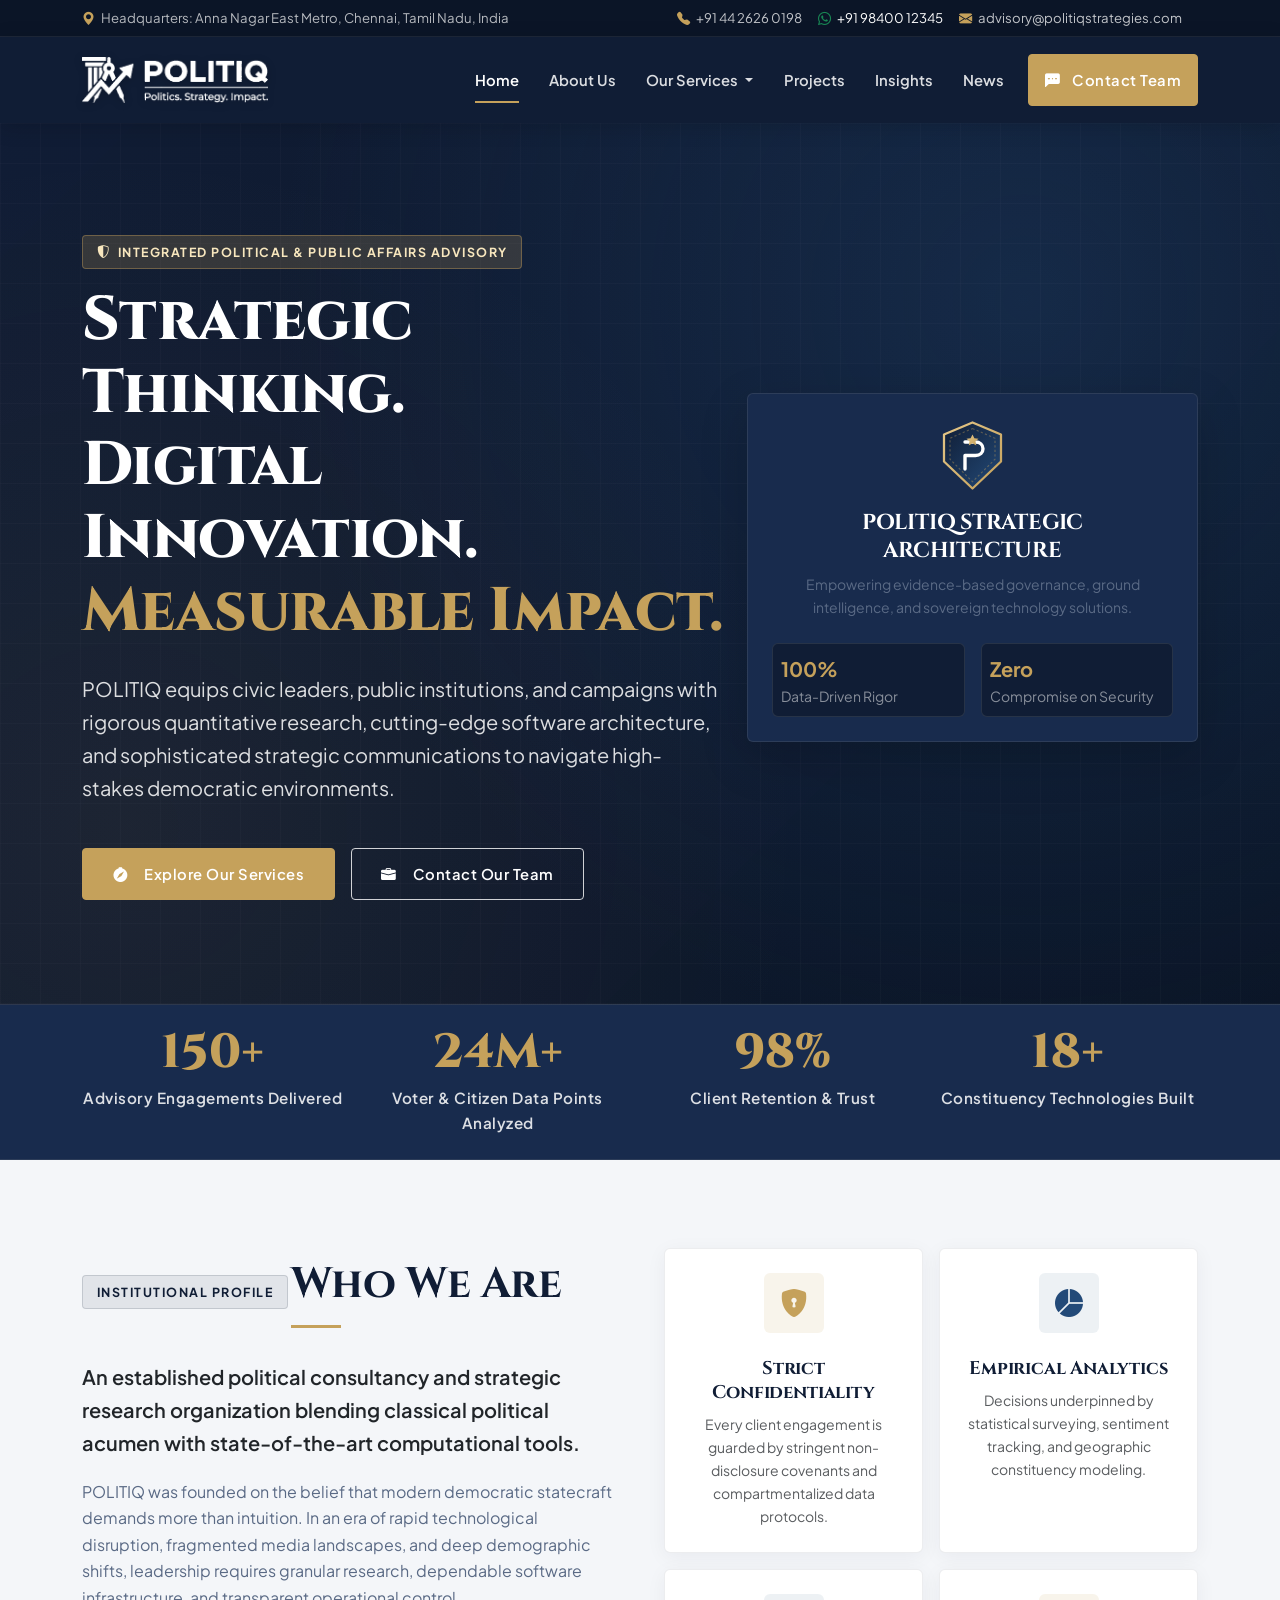
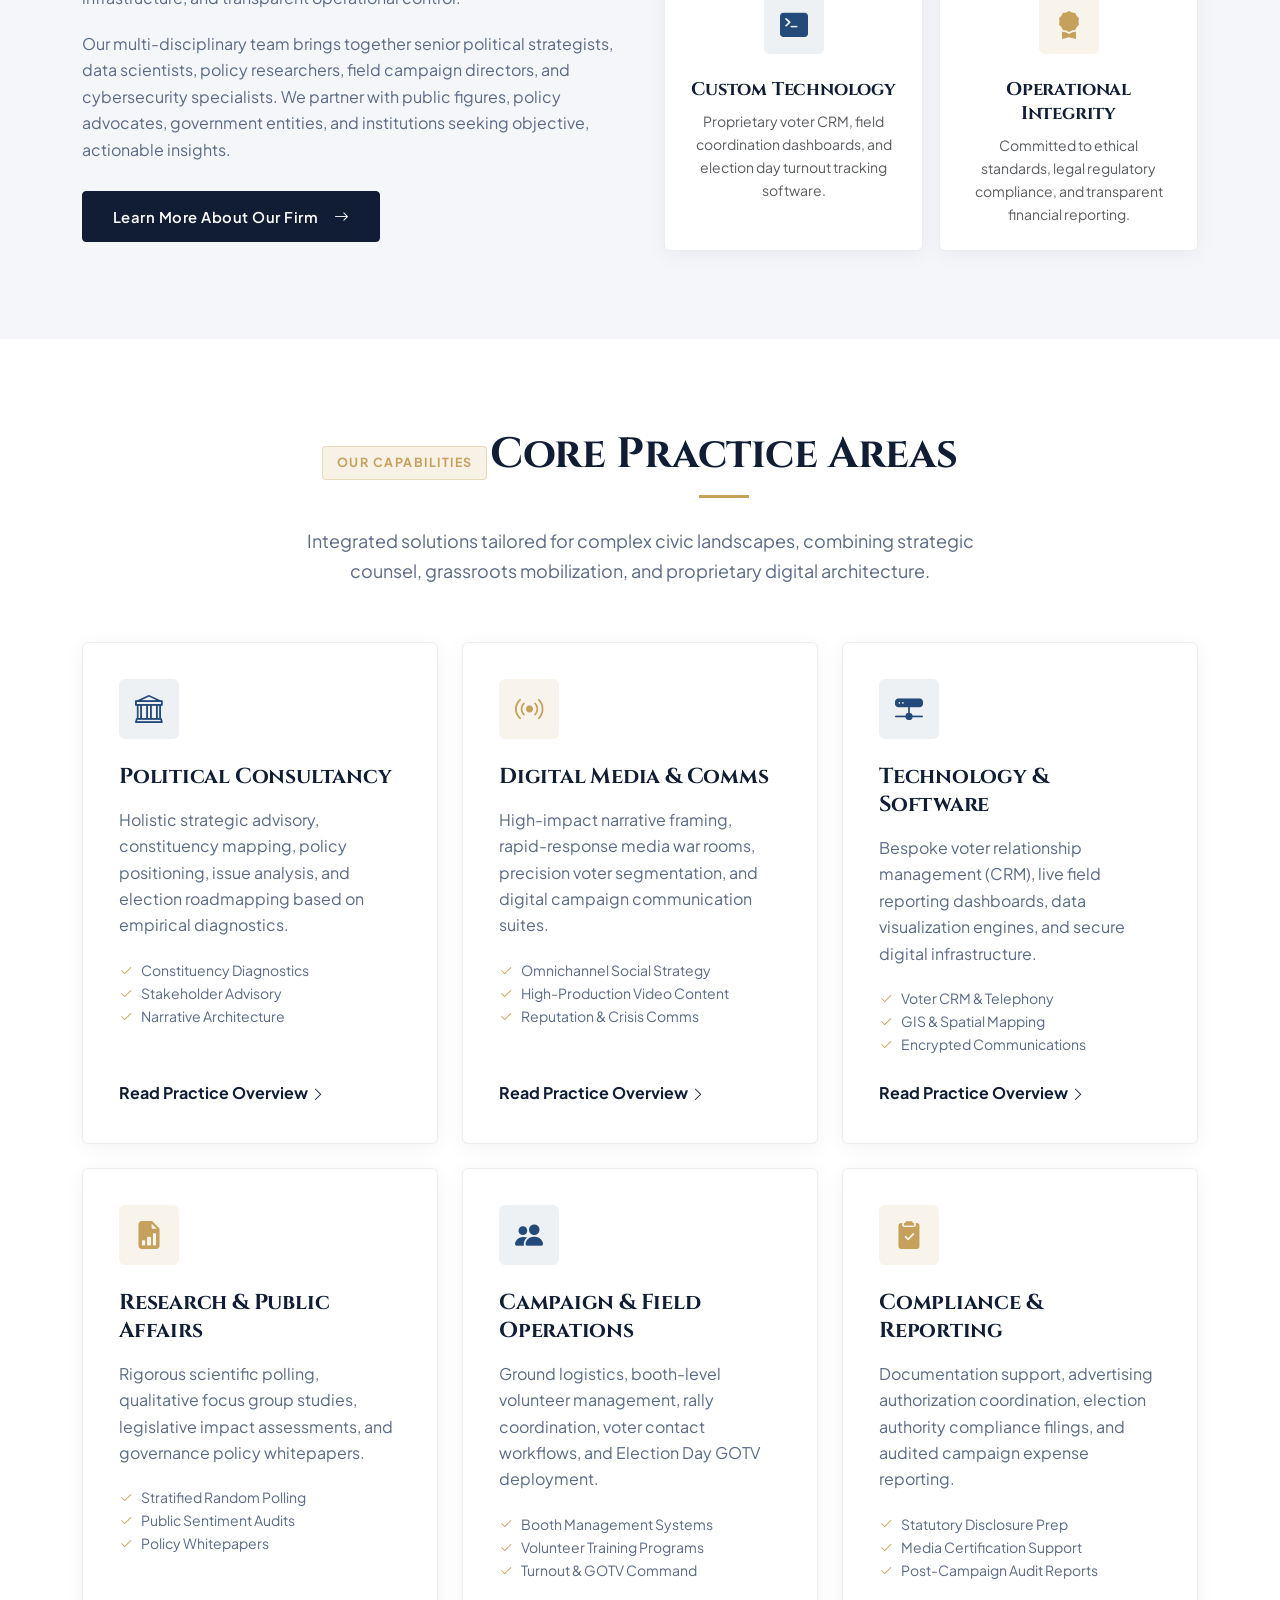
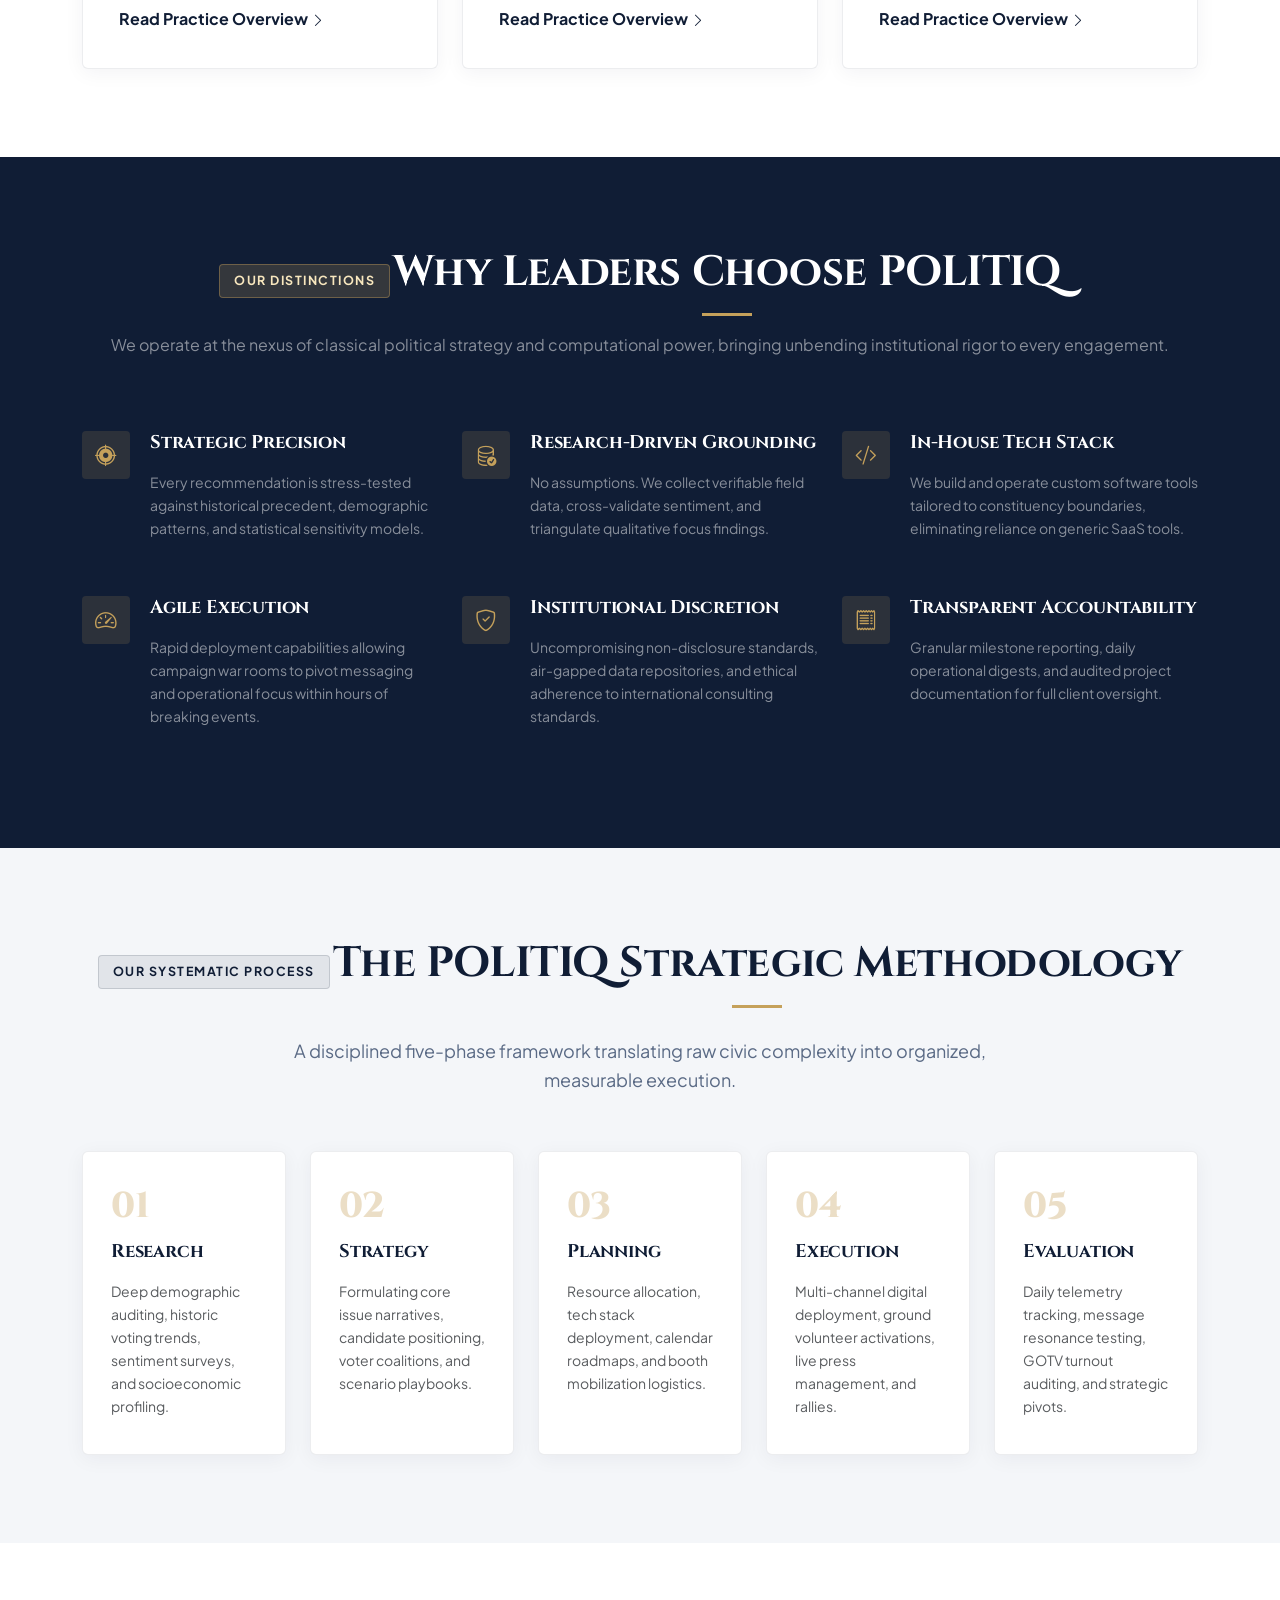
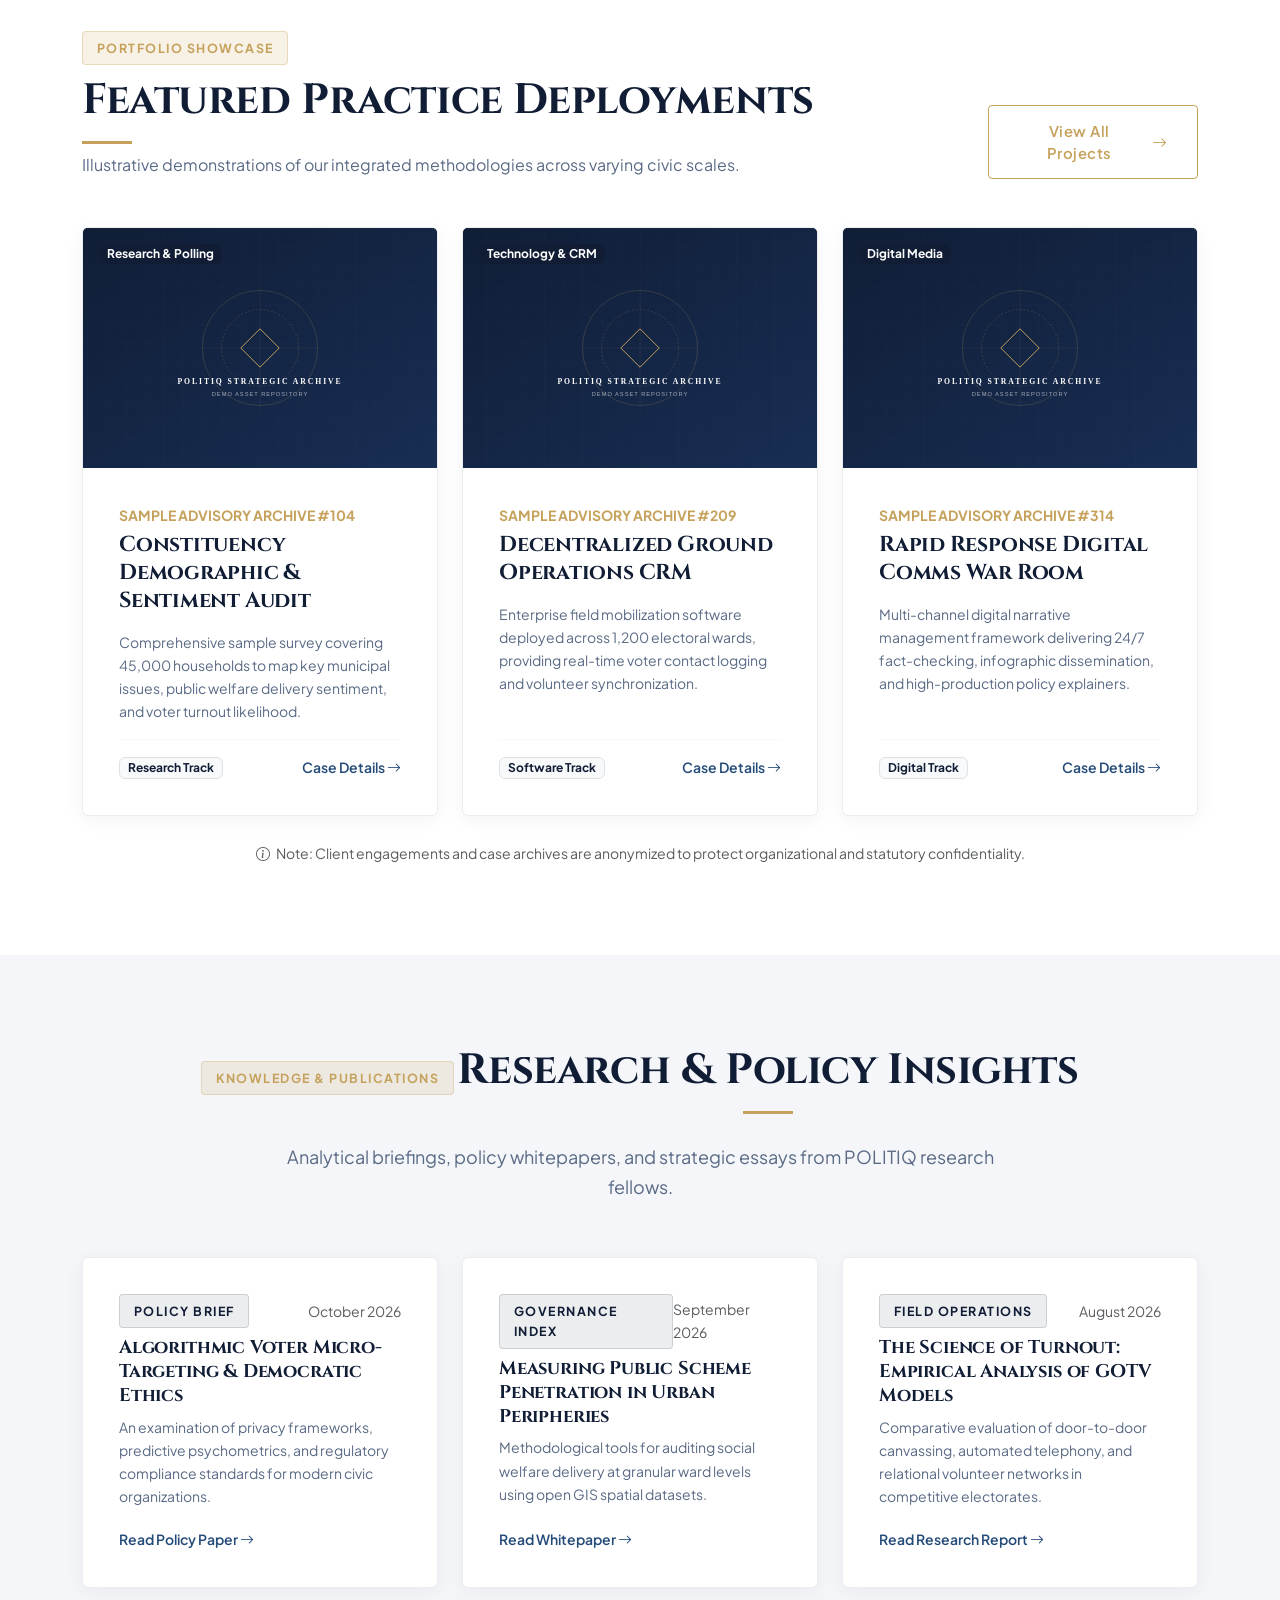
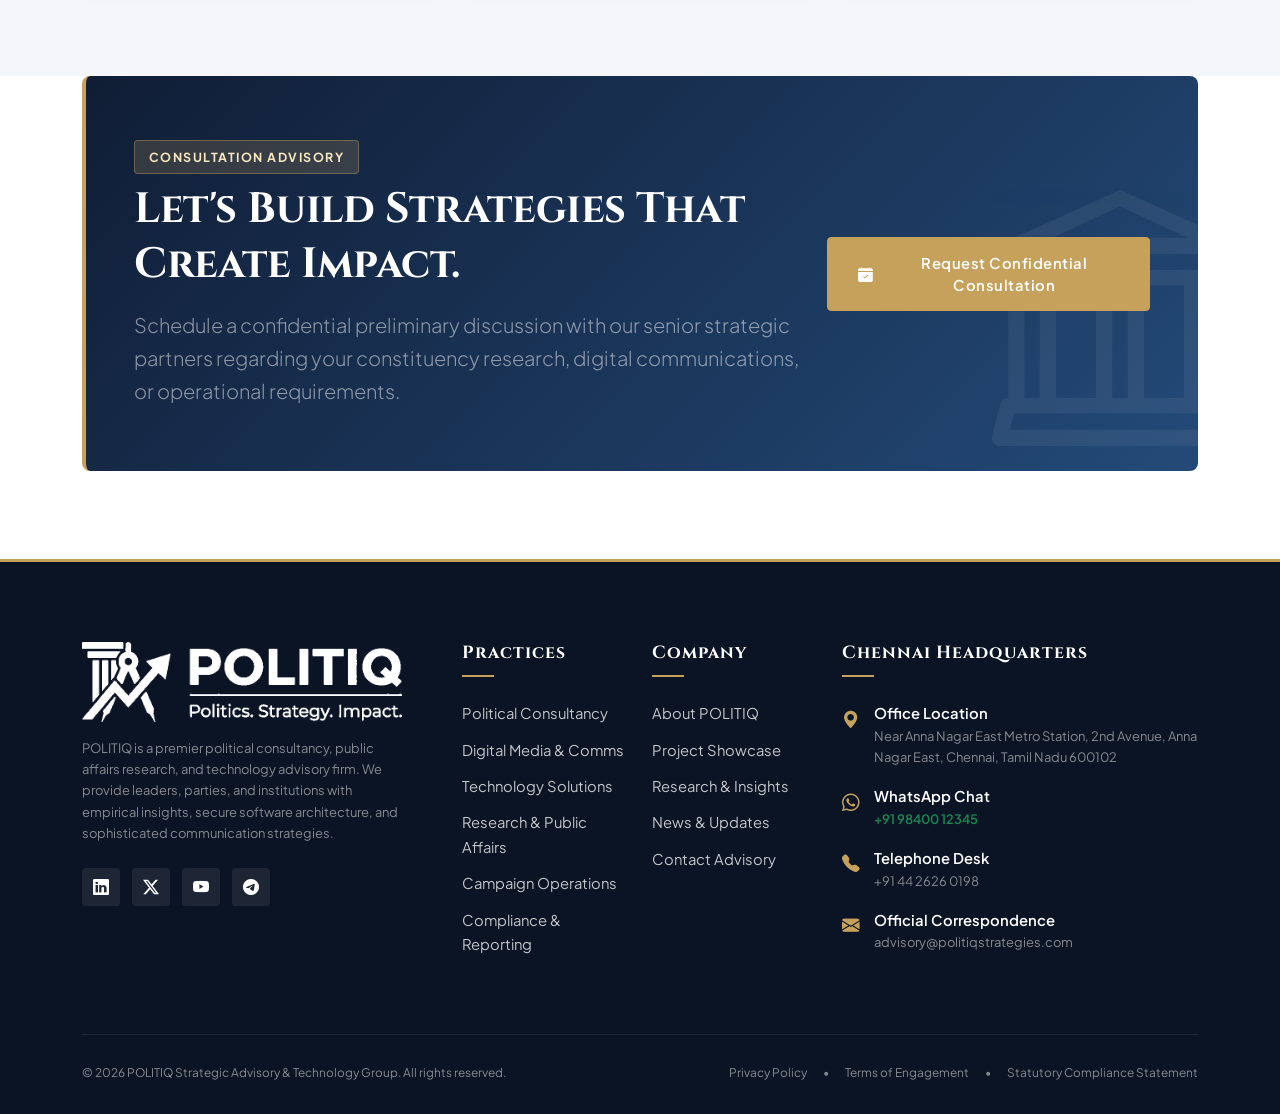
==== commit fb552e0a: "Update website assets and pages Co-authored-by: Copilot <223556219+Copilot@users.noreply.github.com>" ====
--- a/index.html
+++ b/index.html
@@ -1,4 +1,4 @@
-<!DOCTYPE html>
+﻿<!DOCTYPE html>
 <html lang="en">
 <head>
   <meta charset="UTF-8">
@@ -9,8 +9,9 @@
   <meta property="og:title" content="POLITIQ - Strategic Advisory & Technology Group">
   <meta property="og:description" content="Strategic Thinking. Digital Innovation. Measurable Impact. Enterprise-grade political consultancy and technology systems.">
   <meta property="og:type" content="website">
-  <link rel="icon" type="image/svg+xml" href="favicon.svg">
-  <link rel="alternate icon" href="favicon.ico">
+  <link rel="icon" type="image/png" href="assets/images/favicon-badge.png">
+  <link rel="apple-touch-icon" href="apple-touch-icon.png">
+  <link rel="shortcut icon" href="favicon.ico">
 
   <!-- Google Fonts -->
   <link rel="preconnect" href="https://fonts.googleapis.com">
@@ -81,9 +82,6 @@
             <a class="nav-link" href="insights.html">Insights</a>
           </li>
           <li class="nav-item">
-            <a class="nav-link" href="gallery.html">Gallery</a>
-          </li>
-          <li class="nav-item">
             <a class="nav-link" href="news.html">News</a>
           </li>
           <li class="nav-item ms-xl-2">
@@ -735,7 +733,6 @@
             <li><a href="about.html">About POLITIQ</a></li>
             <li><a href="projects.html">Project Showcase</a></li>
             <li><a href="insights.html">Research & Insights</a></li>
-            <li><a href="gallery.html">Media & Gallery</a></li>
             <li><a href="news.html">News & Updates</a></li>
             <li><a href="contact.html">Contact Advisory</a></li>
           </ul>
